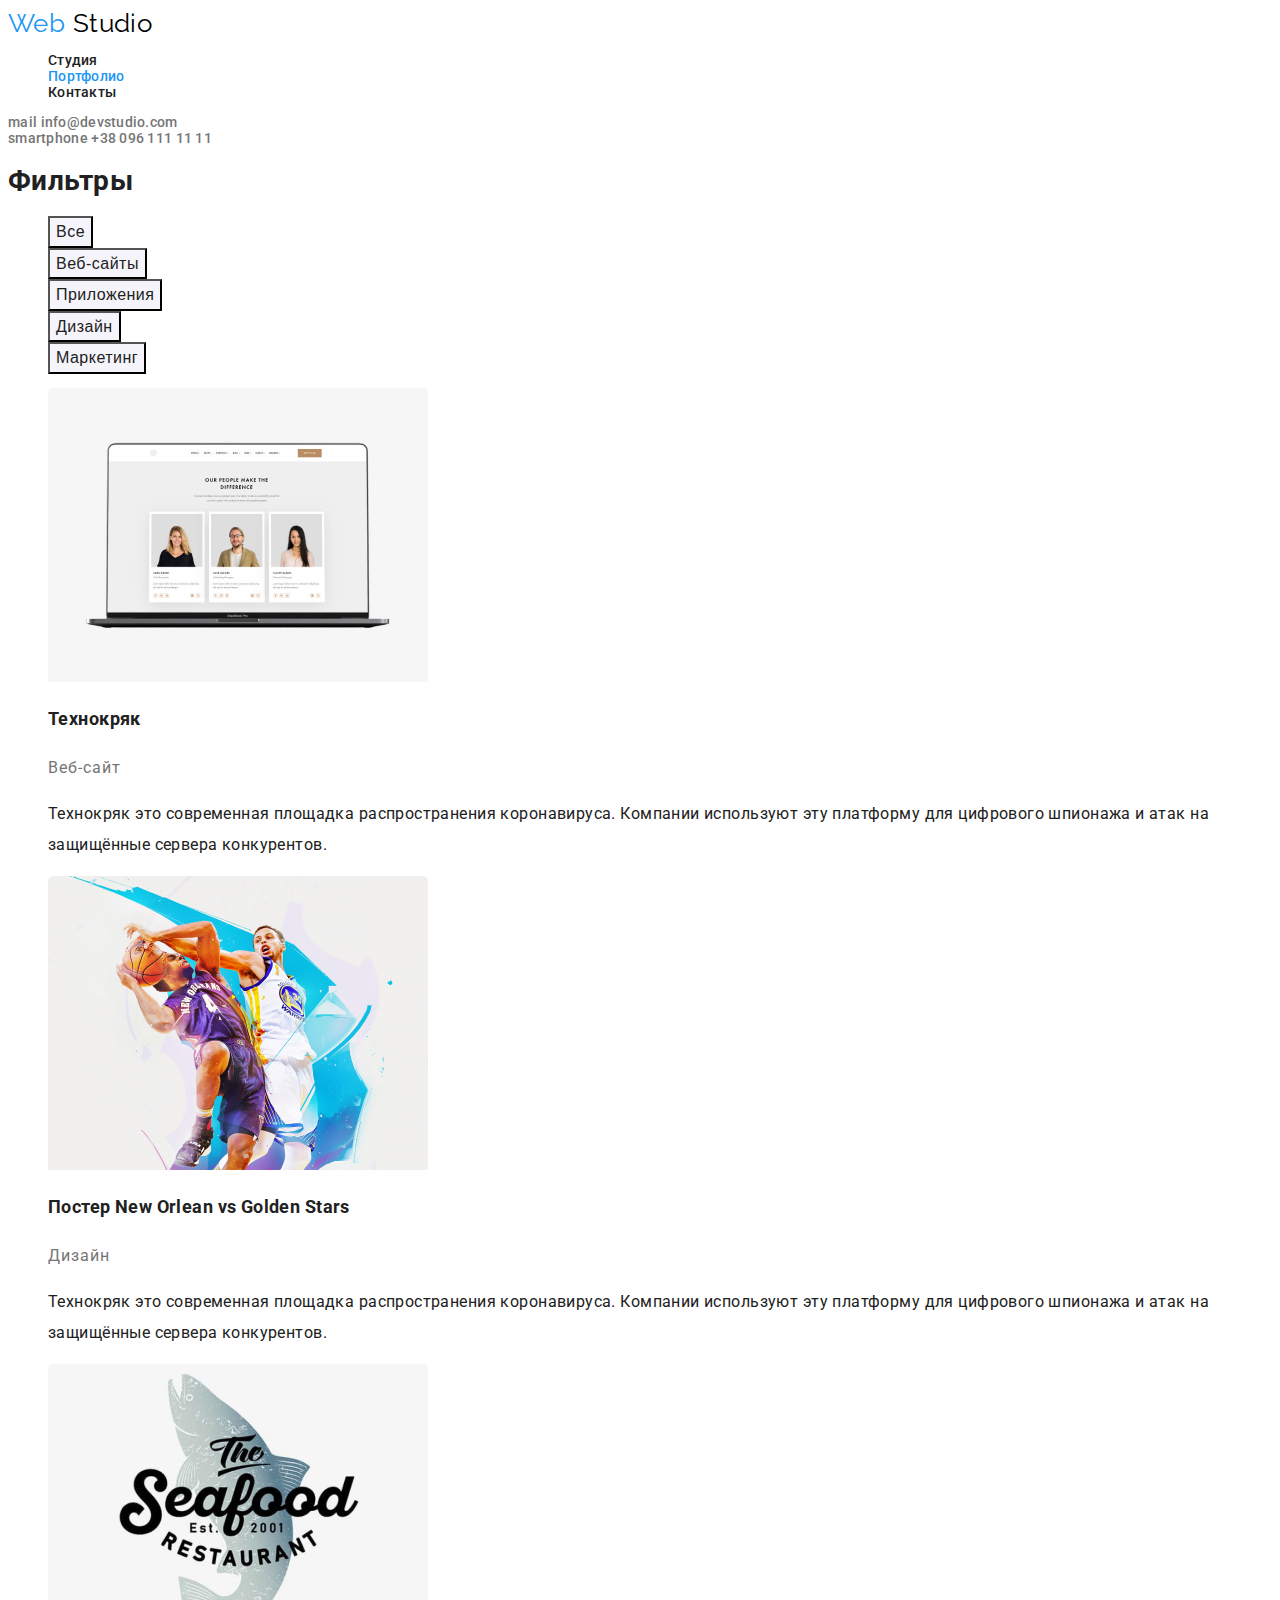
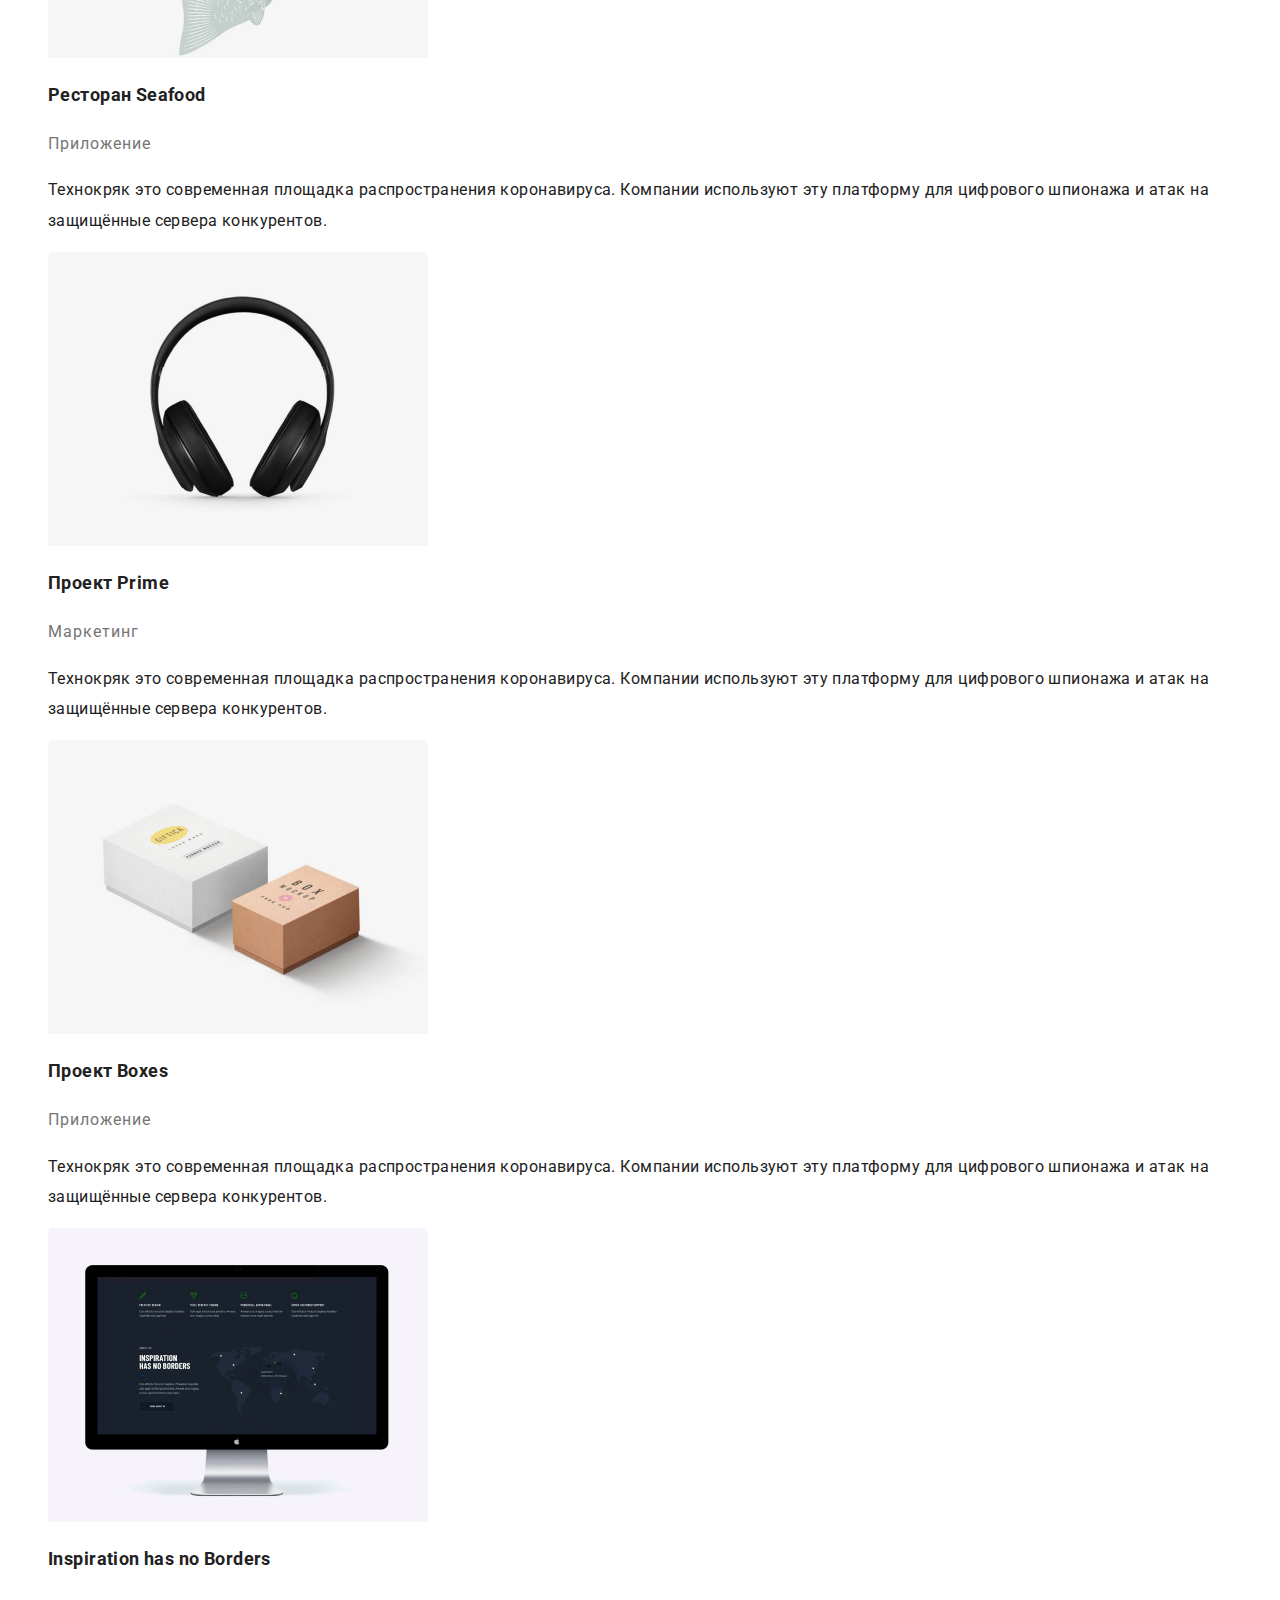
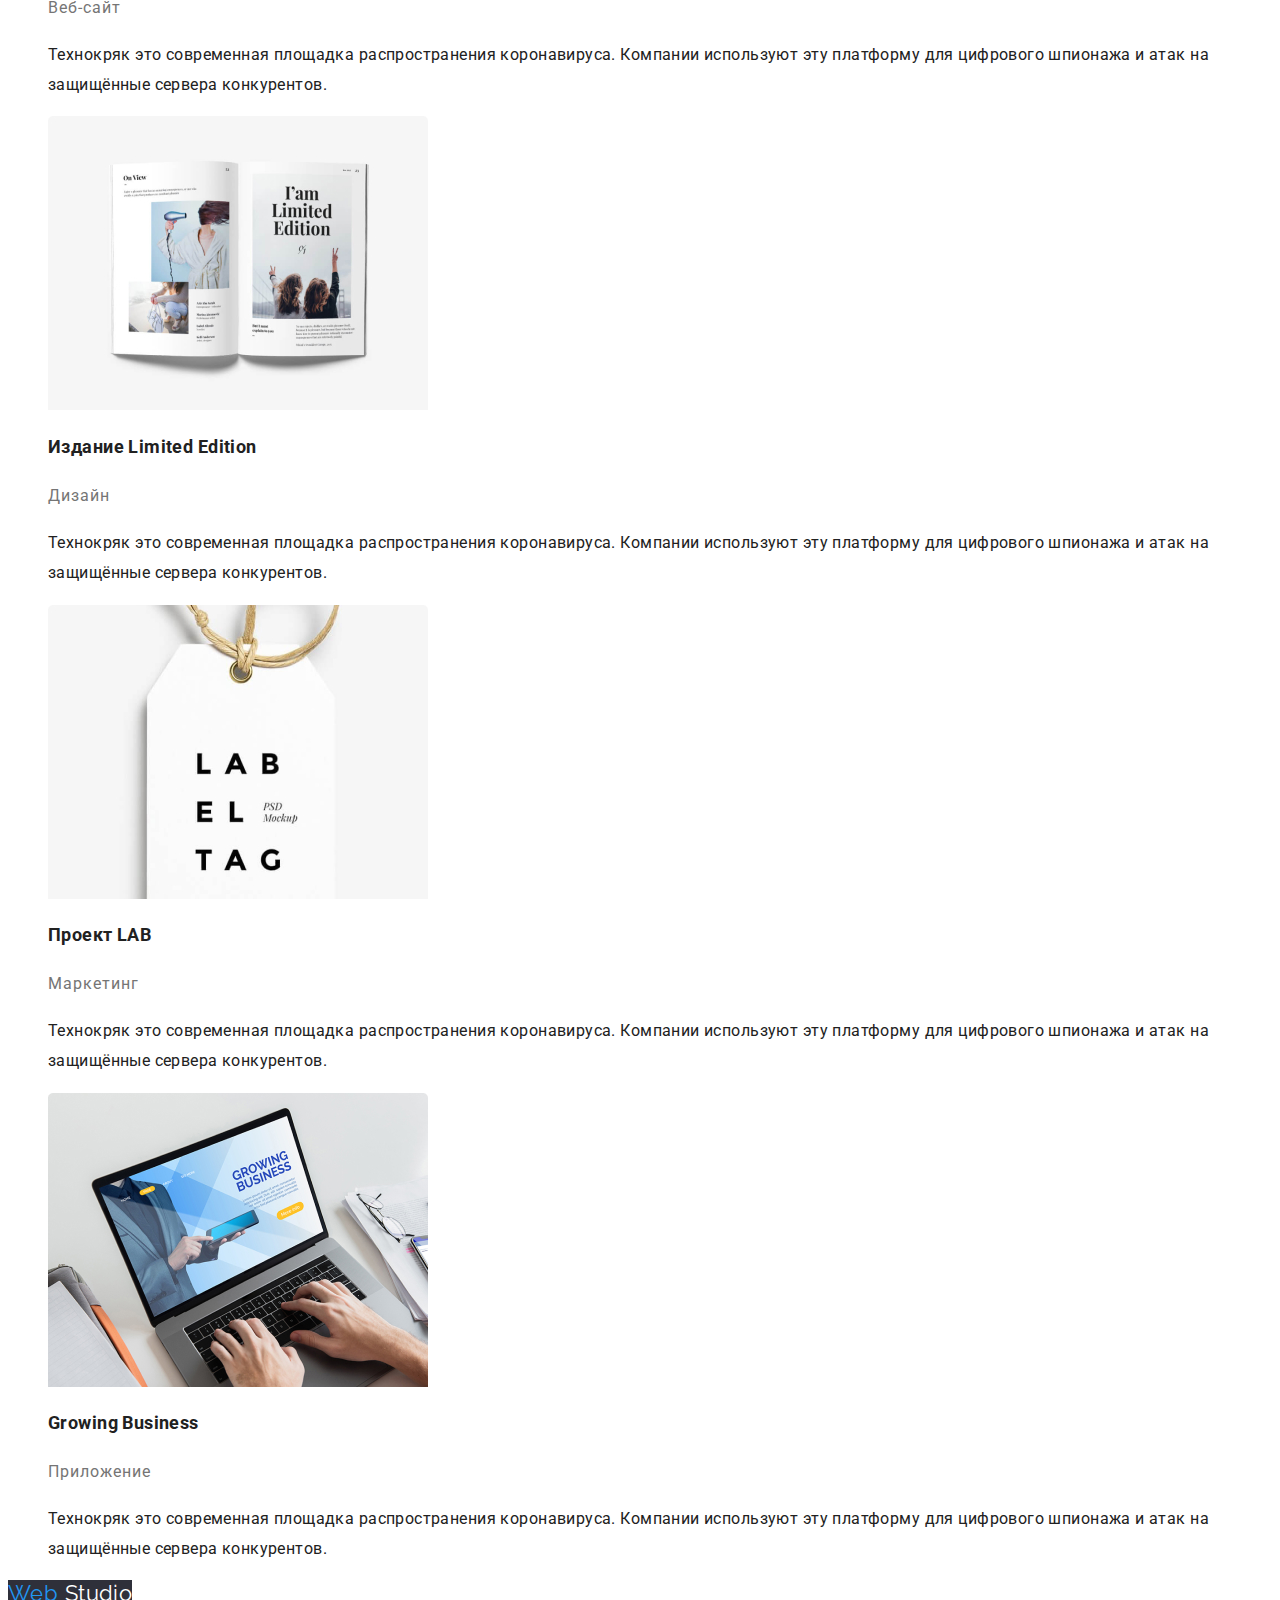
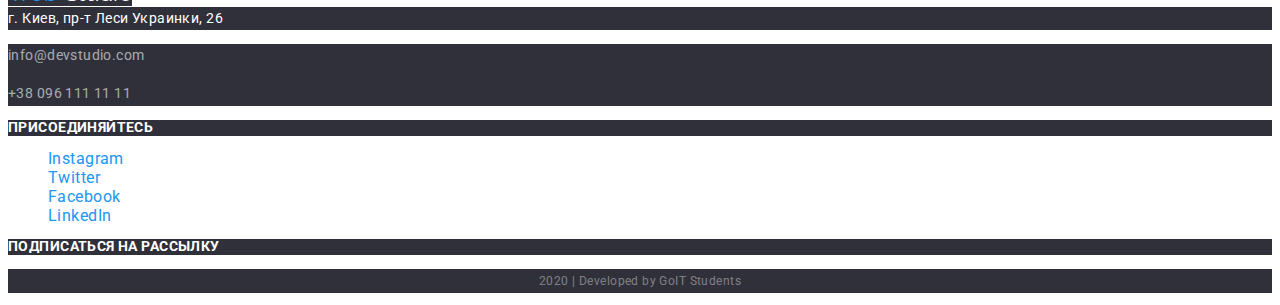
==== portfolio.html @ c9b5705c "Скопированы файлы из hw-02" ====
<!DOCTYPE html>
<html lang="ru">
  <head>
    <meta charset="UTF-8" />
    <meta name="viewport" content="width=device-width, initial-scale=1.0" />
    <title>Portfolio</title>
    <link
      href="https://fonts.googleapis.com/css2?family=Raleway:wght@700&family=Roboto:wght@400;500;700;900&display=swap"
      rel="stylesheet"
    />
    <link rel="stylesheet" href="./css/styles.css" />
  </head>

  <body>
    <!--Шапка сайта-->
    <header>
      <nav>
        <a href="./index.html" class="logo">
          <span class="web">Web</span>
          <span class="studio">Studio</span></a
        >
        <ul class="site-nav list">
          <li><a href="./index.html" class="link">Студия</a></li>
          <li><a href="./portfolio.html" class="link current">Портфолио</a></li>
          <li><a href="#" class="link">Контакты</a></li>
        </ul>
      </nav>

      <div>
        <a href="#" aria-label="Ссылка на почту" class="contacts link">mail</a>
        <a href="mailto:info@devstudio.com" class="contacts link"
          >info@devstudio.com</a
        >
      </div>
      <div>
        <a href="#" aria-label="Ссылка на телефон" class="contacts link"
          >smartphone</a
        >
        <a href="tel:+380961111111" class="contacts link">+38 096 111 11 11</a>
      </div>
    </header>
    <!--Основное-->
    <main>
      <!--Фильтры-->
      <section>
        <h1>Фильтры</h1>
        <ul class="list">
          <li><button type="button" class="filters current">Все</button></li>
          <li><button type="button" class="filters">Веб-сайты</button></li>
          <li><button type="button" class="filters">Приложения</button></li>
          <li><button type="button" class="filters">Дизайн</button></li>
          <li><button type="button" class="filters">Маркетинг</button></li>
        </ul>
        <!--Портфолио-->
        <ul class="list">
          <li>
            <a href="" class="port-links">
              <img
                src="./img/Portfolio/Технокряк.jpg"
                alt="Технокряк"
                width="380"
                height="294"
              />
              <h2 class="port-titles">Технокряк</h2>
              <p class="par-titles">Веб-сайт</p>
              <p class="filters-about">
                Технокряк это современная площадка распространения коронавируса.
                Компании используют эту платформу для цифрового шпионажа и атак
                на защищённые сервера конкурентов.
              </p>
            </a>
          </li>
          <li>
            <a href="" class="port-links">
              <img
                src="./img/Portfolio/Постер.jpg"
                alt="Постер"
                width="380"
                height="294"
              />
              <h2 class="port-titles">Постер New Orlean vs Golden Stars</h2>
              <p class="par-titles">Дизайн</p>
              <p class="filters-about">
                Технокряк это современная площадка распространения коронавируса.
                Компании используют эту платформу для цифрового шпионажа и атак
                на защищённые сервера конкурентов.
              </p>
            </a>
          </li>
          <li>
            <a href="" class="port-links">
              <img
                src="./img/Portfolio/Ресторан.jpg"
                alt="Лого"
                width="380"
                height="294"
              />
              <h2 class="port-titles">Ресторан Seafood</h2>
              <p class="par-titles">Приложение</p>
              <p class="filters-about">
                Технокряк это современная площадка распространения коронавируса.
                Компании используют эту платформу для цифрового шпионажа и атак
                на защищённые сервера конкурентов.
              </p>
            </a>
          </li>
          <li>
            <a href="" class="port-links">
              <img
                src="./img/Portfolio/Проект-Prime.jpg"
                alt="Наушники"
                width="380"
                height="294"
              />
              <h2 class="port-titles">Проект Prime</h2>
              <p class="par-titles">Маркетинг</p>
              <p class="filters-about">
                Технокряк это современная площадка распространения коронавируса.
                Компании используют эту платформу для цифрового шпионажа и атак
                на защищённые сервера конкурентов.
              </p>
            </a>
          </li>
          <li>
            <a href="" class="port-links">
              <img
                src="./img/Portfolio/Проект-Boxes.jpg"
                alt="Ящики"
                width="380"
                height="294"
              />
              <h2 class="port-titles">Проект Boxes</h2>
              <p class="par-titles">Приложение</p>
              <p class="filters-about">
                Технокряк это современная площадка распространения коронавируса.
                Компании используют эту платформу для цифрового шпионажа и атак
                на защищённые сервера конкурентов.
              </p>
            </a>
          </li>
          <li>
            <a href="" class="port-links">
              <img
                src="./img/Portfolio/Inspiration.jpg"
                alt="Вдохновение"
                width="380"
                height="294"
              />
              <h2 class="port-titles">Inspiration has no Borders</h2>
              <p class="par-titles">Веб-сайт</p>
              <p class="filters-about">
                Технокряк это современная площадка распространения коронавируса.
                Компании используют эту платформу для цифрового шпионажа и атак
                на защищённые сервера конкурентов.
              </p>
            </a>
          </li>
          <li>
            <a href="" class="port-links">
              <img
                src="./img/Portfolio/Издание.jpg"
                alt="Книга"
                width="380"
                height="294"
              />
              <h2 class="port-titles">Издание Limited Edition</h2>
              <p class="par-titles">Дизайн</p>
              <p class="filters-about">
                Технокряк это современная площадка распространения коронавируса.
                Компании используют эту платформу для цифрового шпионажа и атак
                на защищённые сервера конкурентов.
              </p>
            </a>
          </li>
          <li>
            <a href="" class="port-links">
              <img
                src="./img/Portfolio/Проект-LAB.jpg"
                alt="Лого"
                width="380"
                height="294"
              />
              <h2 class="port-titles">Проект LAB</h2>
              <p class="par-titles">Маркетинг</p>
              <p class="filters-about">
                Технокряк это современная площадка распространения коронавируса.
                Компании используют эту платформу для цифрового шпионажа и атак
                на защищённые сервера конкурентов.
              </p>
            </a>
          </li>
          <li>
            <a href="" class="port-links">
              <img
                src="./img/Portfolio/Growing.jpg"
                alt="Лого"
                width="380"
                height="294"
              />
              <h2 class="port-titles">Growing Business</h2>
              <p class="par-titles">Приложение</p>
              <p class="filters-about">
                Технокряк это современная площадка распространения коронавируса.
                Компании используют эту платформу для цифрового шпионажа и атак
                на защищённые сервера конкурентов.
              </p>
            </a>
          </li>
        </ul>
      </section>
    </main>

    <!--Футер-->
    <footer>
      <a href="./index.html" class="logo-footer">
        <span class="web-footer">Web</span>
        <span class="studio-footer">Studio</span>
      </a>
      <address class="address">
        г. Киев, пр-т Леси Украинки, 26
      </address>
      <div class="footer-contacts">
        <p>info@devstudio.com</p>
        <p>+38 096 111 11 11</p>
      </div>
      <p class="join">присоединяйтесь</p>
      <ul class="list">
        <li>
          <a href="#" aria-label="Ссылка на Интстаграм" class="footer-links"
            >Instagram</a
          >
        </li>
        <li>
          <a href="#" aria-label="Ссылка на Твиттер" class="footer-links"
            >Twitter</a
          >
        </li>
        <li>
          <a href="#" aria-label="Ссылка на Фейсбук" class="footer-links"
            >Facebook</a
          >
        </li>
        <li>
          <a href="#" aria-label="Ссылка на ЛинкедИн" class="footer-links"
            >LinkedIn</a
          >
        </li>
      </ul>
      <p class="join">подписаться на рассылку</p>

      <p class="developers">2020 | Developed by GoIT Students</p>
    </footer>
  </body>
</html>
---- css/styles.css ----
/* цвет основного текста  #212121 */
/* цвет текста логотипа #000000 */
/* вторичный цвет текста #757575 */
/* белый #FFFFFF */
/* акцент #2196F3 */
/* цвет текста в адресе rgba(255, 255, 255, 0.6); */
/* цвет текста в организаторы rgba(255, 255, 255, 0.4); */
/* вторичный цвет фона #F5F4FA */
/* цвет фона в футере #2F303A */

:root {
  --primary-white-color: #ffffff;
  --primary-text-color: #212121;
  --secondary-text-color: #757575;
  --accent-color: #2196f3;
}

body {
  background-color: var(--primary-white-color);
  color: var(--primary-text-color);

  font-family: Roboto, sans-serif;
  font-size: 14px;
  line-height: 1.14;
  letter-spacing: 0.03em;
}

.list {
  list-style: none;
}

/* logo */

.logo {
  font-family: Raleway, sans-serif;
  font-size: 26px;
  line-height: 1.19;
  text-decoration: none;
}

.web {
  color: var(--accent-color);
}

.studio {
  color: #000000;
}

/* Site nav */

.site-nav .link {
  color: var(--primary-text-color);

  font-weight: 500;
  text-decoration: none;
  letter-spacing: 0.02em;
}
.site-nav .link.current {
  color: var(--accent-color);
}

.site-nav .link:hover,
.site-nav .link:focus {
  color: var(--accent-color);
}

.contacts {
  color: var(--secondary-text-color);

  font-weight: 500;
  text-decoration: none;
  letter-spacing: 0.02em;
}

.contacts:hover,
.contacts:focus {
  color: var(--accent-color);
}

/* Hero */

.hero-title {
  color: var(--primary-white-color);

  font-weight: 900;
  font-size: 44px;
  line-height: 1.4;
  text-align: center;
  text-transform: uppercase;
  background-color: #2f303a;
  letter-spacing: 0.06em;
}

/* Section */

.section-title {
  color: var(--primary-text-color);

  font-weight: 700;
  font-size: 36px;
  line-height: 1.16;
  text-align: center;
}

/* Features */

.features-title {
  color: var(--primary-text-color);

  font-weight: 700;
  font-size: 14px;
  line-height: 1.14;
  text-transform: uppercase;
}

.features-desc {
  color: var(--secondary-text-color);

  font-weight: 400;
  line-height: 1.7;
}

.features-icons {
  color: var(--secondary-text-color);

  font-weight: 500;
  text-decoration: none;
}

.features-icons:hover,
.features-icons:focus {
  color: var(--accent-color);
}

/* Works */

.works-title {
  color: var(--primary-white-color);
  background-color: #2f303a;

  font-weight: 700;
  font-size: 14px;
  line-height: 1.14;
  text-align: center;
  text-transform: uppercase;
}

/* Our Team */

.team-title {
  color: var(--primary-text-color);

  font-weight: 500;
  font-size: 16px;
  line-height: 1.18;
}

.team-desc {
  color: var(--secondary-text-color);

  font-weight: 400;
  font-size: 16px;
  line-height: 1.18;
}

.team-links {
  color: var(--accent-color);

  font-weight: 400;
  font-size: 16px;
  line-height: 1.18;
  text-decoration: none;
}

/* Clients */

.clients {
  color: var(--secondary-text-color);

  font-weight: 400;
  font-size: 16px;
  line-height: 1.18;
  text-decoration: none;
}

/* Footer */

.logo-footer {
  font-family: Raleway, sans-serif;
  font-size: 22px;
  line-height: 1.18;
  text-decoration: none;
  background-color: #2f303a;
}

.web-footer {
  color: var(--accent-color);
}

.studio-footer {
  color: var(--primary-white-color);
}

.address {
  color: var(--primary-white-color);
  background-color: #2f303a;

  font-style: normal;
  font-weight: 400;
  line-height: 1.7;
}

.footer-contacts {
  color: rgba(255, 255, 255, 0.6);
  background-color: #2f303a;

  font-weight: 400;
  line-height: 1.7;
  background-color: #2f303a;
}

.join {
  color: var(--primary-white-color);
  background-color: #2f303a;

  font-weight: bold;
  text-transform: uppercase;
}

.footer-links {
  color: var(--accent-color);

  font-weight: 400;
  font-size: 16px;
  line-height: 1.18;
  text-decoration: none;
}

.developers {
  color: rgba(255, 255, 255, 0.4);
  background-color: #2f303a;

  font-weight: 400;
  font-size: 12px;
  line-height: 2;
  text-align: center;
}
/* Button */

.button {
  color: var(--primary-white-color);
  background-color: var(--accent-color);

  font-weight: 700;
  font-size: 16px;
  line-height: 1.9;
  text-decoration: none;
  letter-spacing: 0.06em;
}
}

/* Portfolio */

button {
  font-family: inherit;
}

.filters {
  color: var(--primary-text-color);
  background: #f5f4fa;

  font-weight: 500;
  font-size: 16px;
  line-height: 1.6;
  text-align: center;
  letter-spacing: 0.03em;
}

.filters:hover,
.filters:focus {
  color: var(--primary-white-color);
  background: var(--accent-color);
}

.port-links {
  text-decoration: none;
}

.port-titles {
  color: var(--primary-text-color);

  font-weight: bold;
  font-size: 18px;
  line-height: 2;
}

.par-titles {
  color: var(--secondary-text-color);

  font-weight: 400;
  font-size: 16px;
  line-height: 1.9;
  letter-spacing: 0.06em;
}

.filters-about {
  color: var(--primary-text-color);

  font-weight: 400;
  font-size: 16px;
  line-height: 1.9;
}
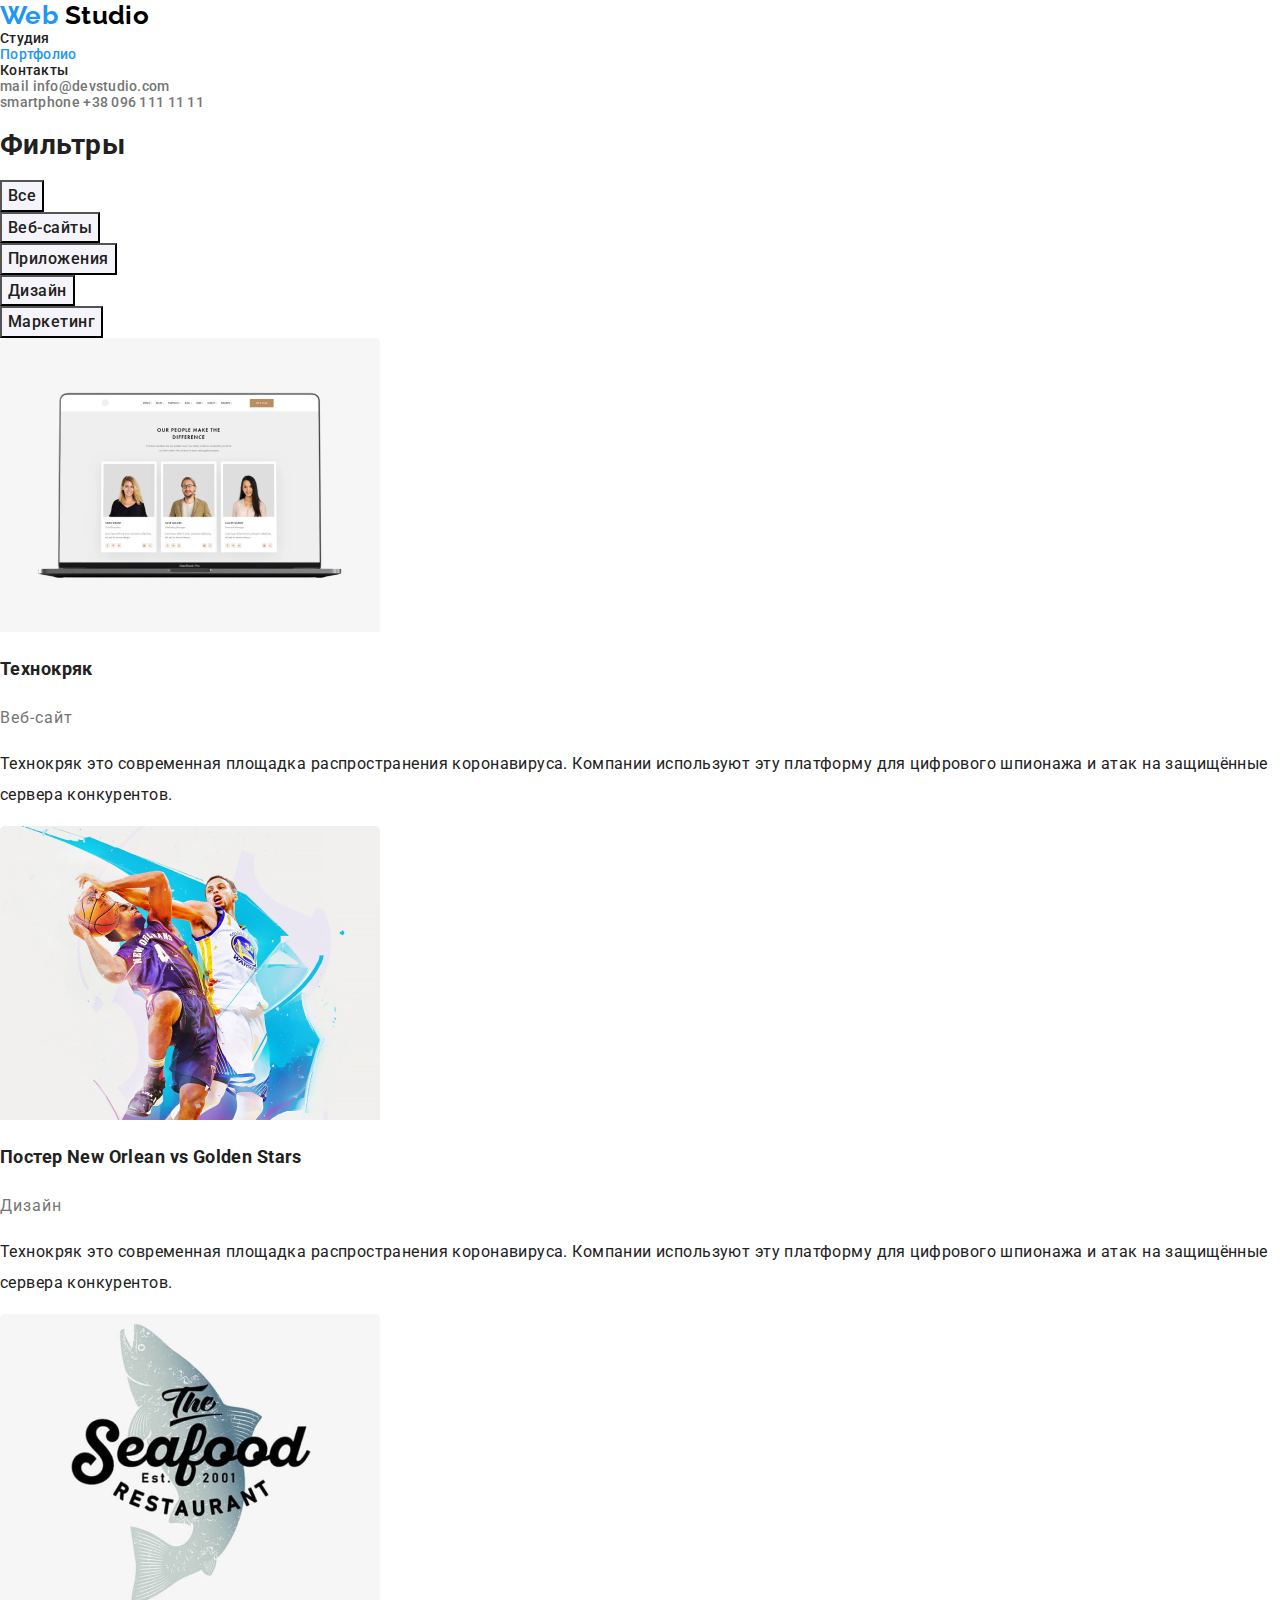
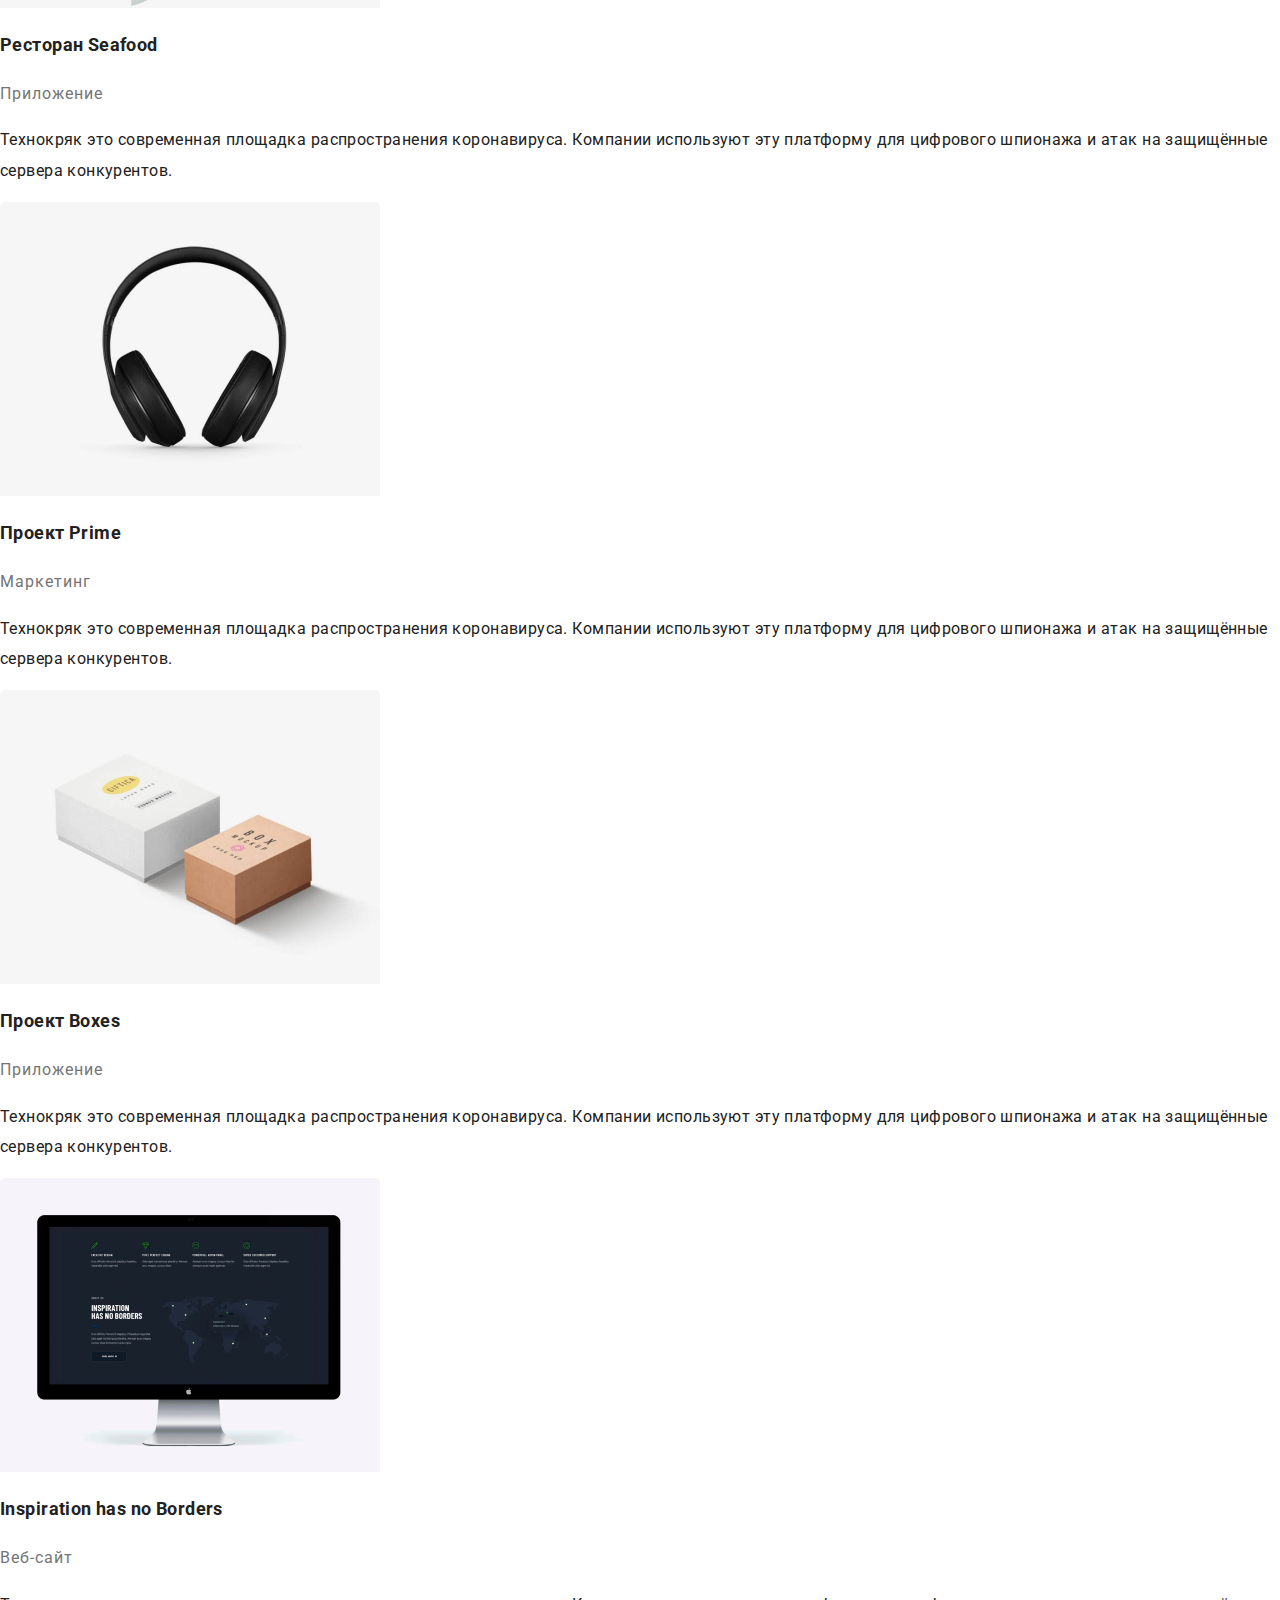
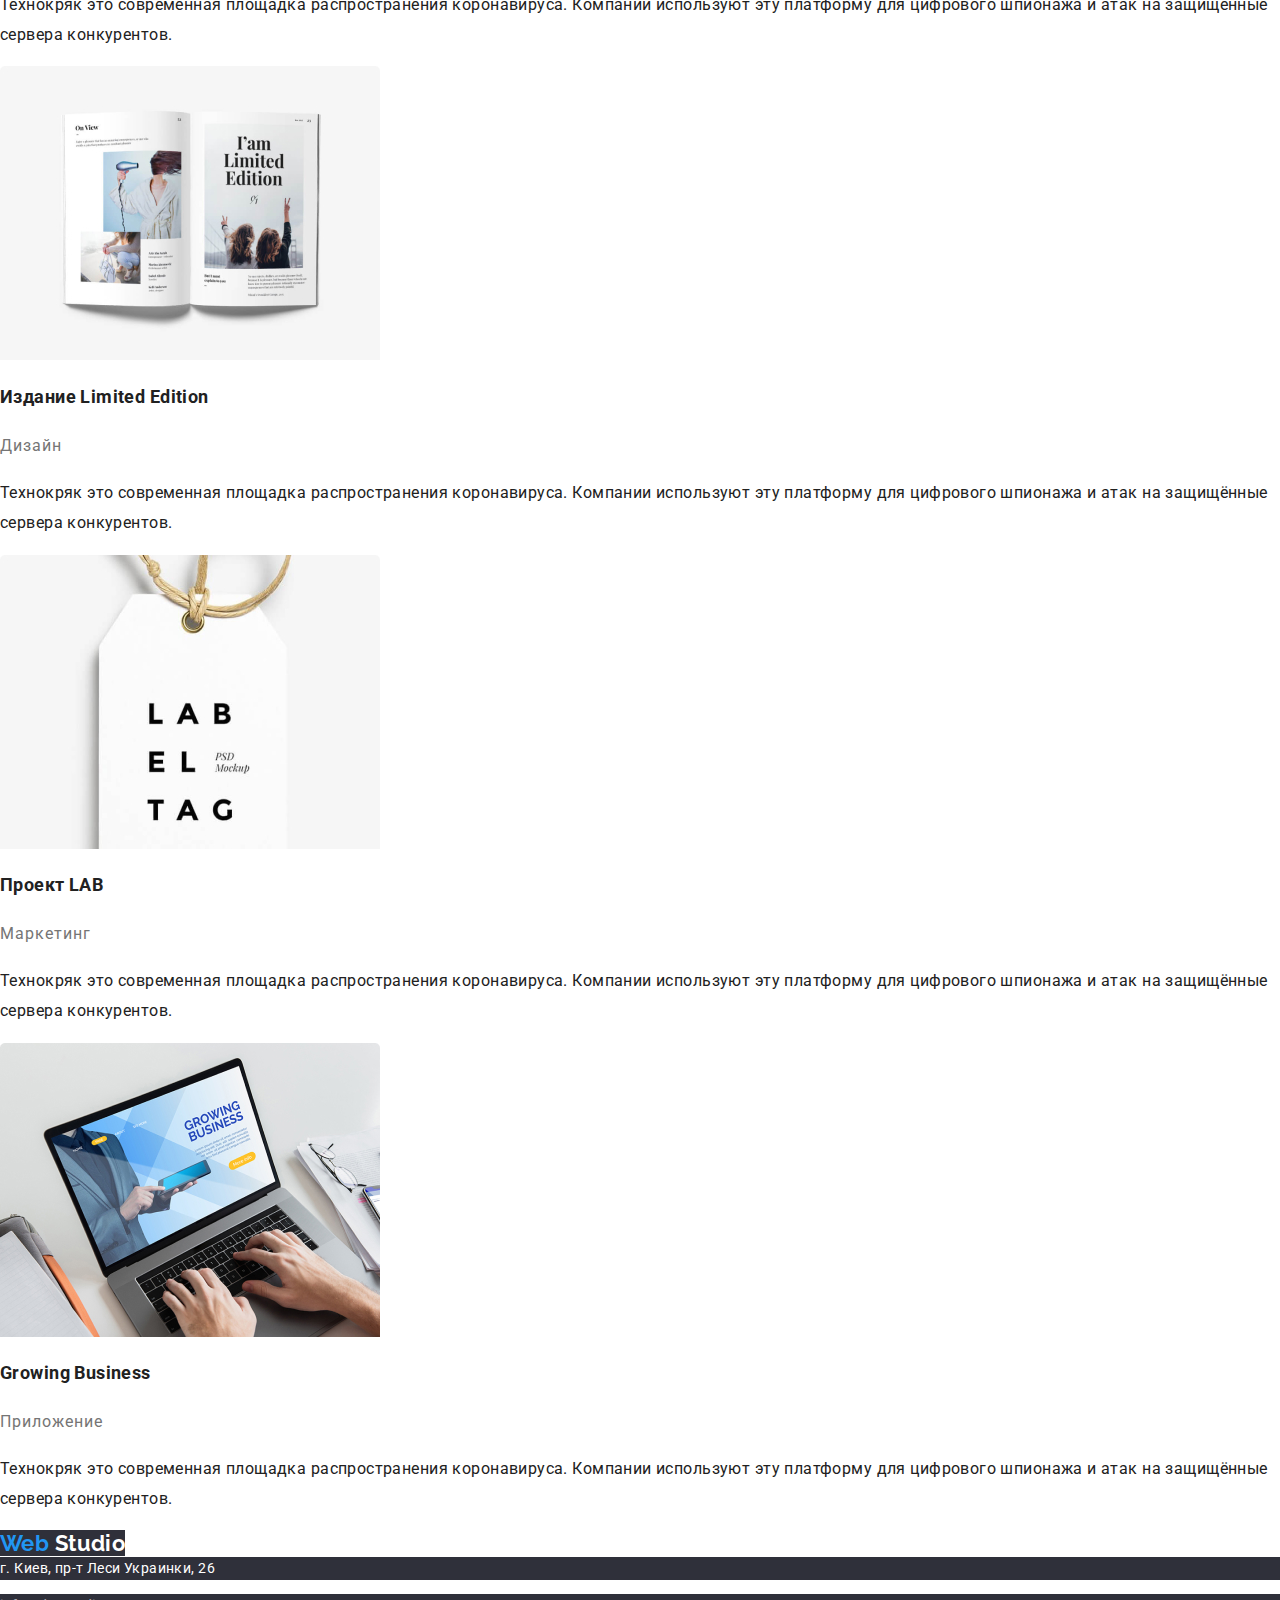
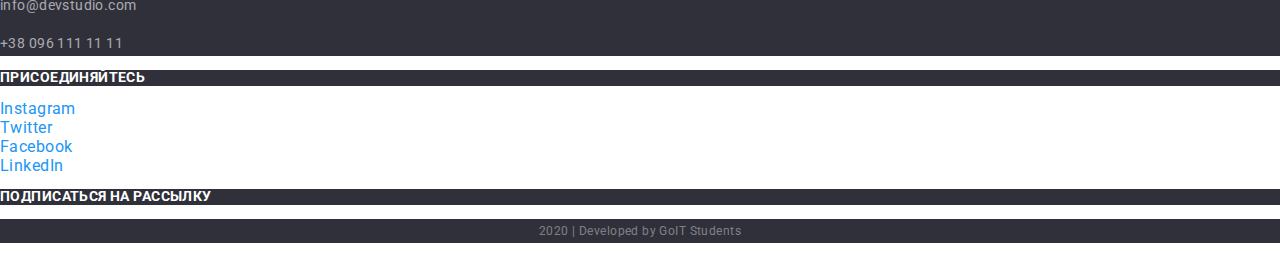
==== commit 827f72da: "обнулил margin &padding в списках и герое" ====
--- a/portfolio.html
+++ b/portfolio.html
@@ -7,6 +7,10 @@
     <link
       href="https://fonts.googleapis.com/css2?family=Raleway:wght@700&family=Roboto:wght@400;500;700;900&display=swap"
       rel="stylesheet"
+    />
+    <link
+      rel="stylesheet"
+      href="https://cdnjs.cloudflare.com/ajax/libs/modern-normalize/0.6.0/modern-normalize.min.css"
     />
     <link rel="stylesheet" href="./css/styles.css" />
   </head>
--- a/css/styles.css
+++ b/css/styles.css
@@ -20,12 +20,15 @@
   color: var(--primary-text-color);
 
   font-family: Roboto, sans-serif;
+  font-weight: 400;
   font-size: 14px;
   line-height: 1.14;
   letter-spacing: 0.03em;
 }
 
 .list {
+  padding: 0;
+  margin: 0;
   list-style: none;
 }
 
@@ -33,6 +36,7 @@
 
 .logo {
   font-family: Raleway, sans-serif;
+  font-weight: 700;
   font-size: 26px;
   line-height: 1.19;
   text-decoration: none;
@@ -79,15 +83,21 @@
 
 /* Hero */
 
+.hero {
+  text-align: center;
+  background-color: #2f303a;
+}
+
 .hero-title {
+  margin-top: 0;
+  margin-bottom: 46px;
   color: var(--primary-white-color);
 
   font-weight: 900;
   font-size: 44px;
   line-height: 1.4;
-  text-align: center;
+  
   text-transform: uppercase;
-  background-color: #2f303a;
   letter-spacing: 0.06em;
 }
 
@@ -116,7 +126,6 @@
 .features-desc {
   color: var(--secondary-text-color);
 
-  font-weight: 400;
   line-height: 1.7;
 }
 
@@ -158,7 +167,6 @@
 .team-desc {
   color: var(--secondary-text-color);
 
-  font-weight: 400;
   font-size: 16px;
   line-height: 1.18;
 }
@@ -166,7 +174,6 @@
 .team-links {
   color: var(--accent-color);
 
-  font-weight: 400;
   font-size: 16px;
   line-height: 1.18;
   text-decoration: none;
@@ -177,7 +184,6 @@
 .clients {
   color: var(--secondary-text-color);
 
-  font-weight: 400;
   font-size: 16px;
   line-height: 1.18;
   text-decoration: none;
@@ -187,6 +193,7 @@
 
 .logo-footer {
   font-family: Raleway, sans-serif;
+  font-weight: 700;
   font-size: 22px;
   line-height: 1.18;
   text-decoration: none;
@@ -214,7 +221,6 @@
   color: rgba(255, 255, 255, 0.6);
   background-color: #2f303a;
 
-  font-weight: 400;
   line-height: 1.7;
   background-color: #2f303a;
 }
@@ -223,14 +229,13 @@
   color: var(--primary-white-color);
   background-color: #2f303a;
 
-  font-weight: bold;
+  font-weight: 700;
   text-transform: uppercase;
 }
 
 .footer-links {
   color: var(--accent-color);
 
-  font-weight: 400;
   font-size: 16px;
   line-height: 1.18;
   text-decoration: none;
@@ -240,7 +245,6 @@
   color: rgba(255, 255, 255, 0.4);
   background-color: #2f303a;
 
-  font-weight: 400;
   font-size: 12px;
   line-height: 2;
   text-align: center;
@@ -289,7 +293,7 @@
 .port-titles {
   color: var(--primary-text-color);
 
-  font-weight: bold;
+  font-weight: 700;
   font-size: 18px;
   line-height: 2;
 }
@@ -297,7 +301,6 @@
 .par-titles {
   color: var(--secondary-text-color);
 
-  font-weight: 400;
   font-size: 16px;
   line-height: 1.9;
   letter-spacing: 0.06em;
@@ -306,7 +309,6 @@
 .filters-about {
   color: var(--primary-text-color);
 
-  font-weight: 400;
   font-size: 16px;
   line-height: 1.9;
 }
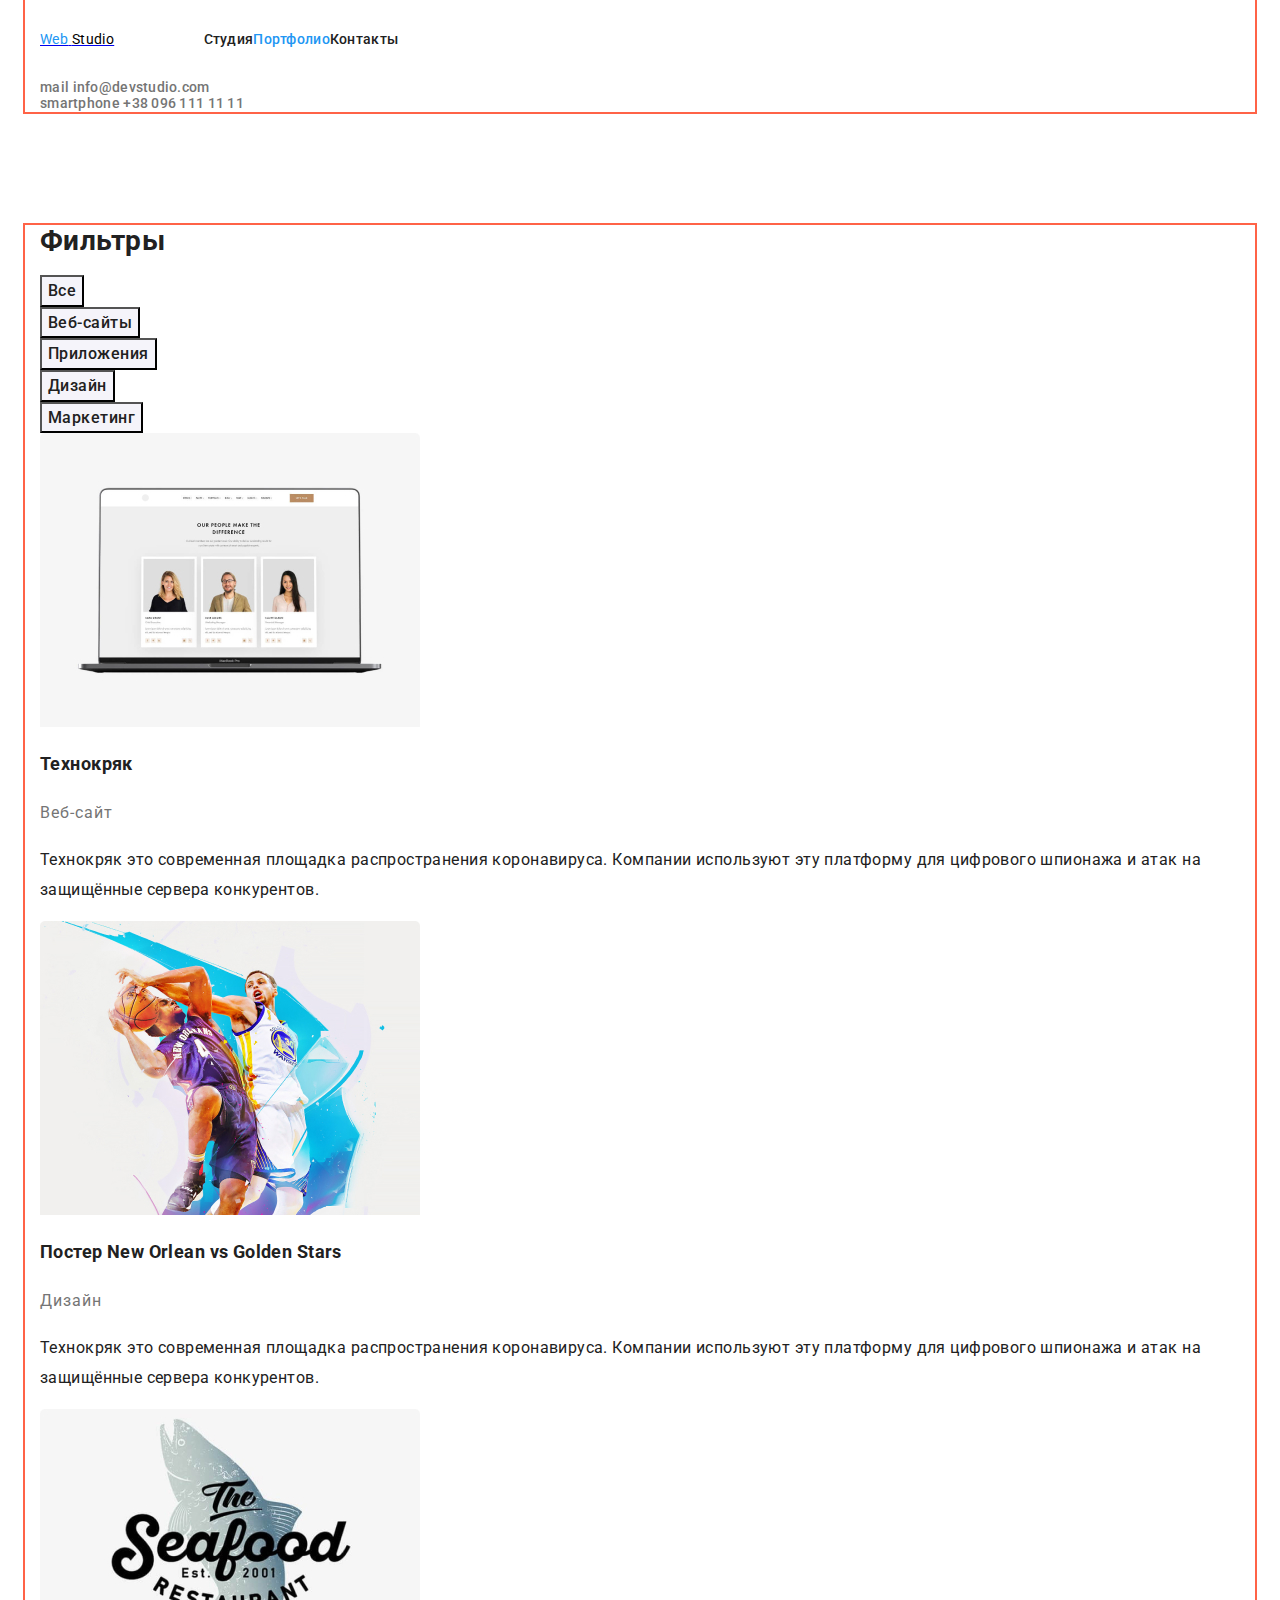
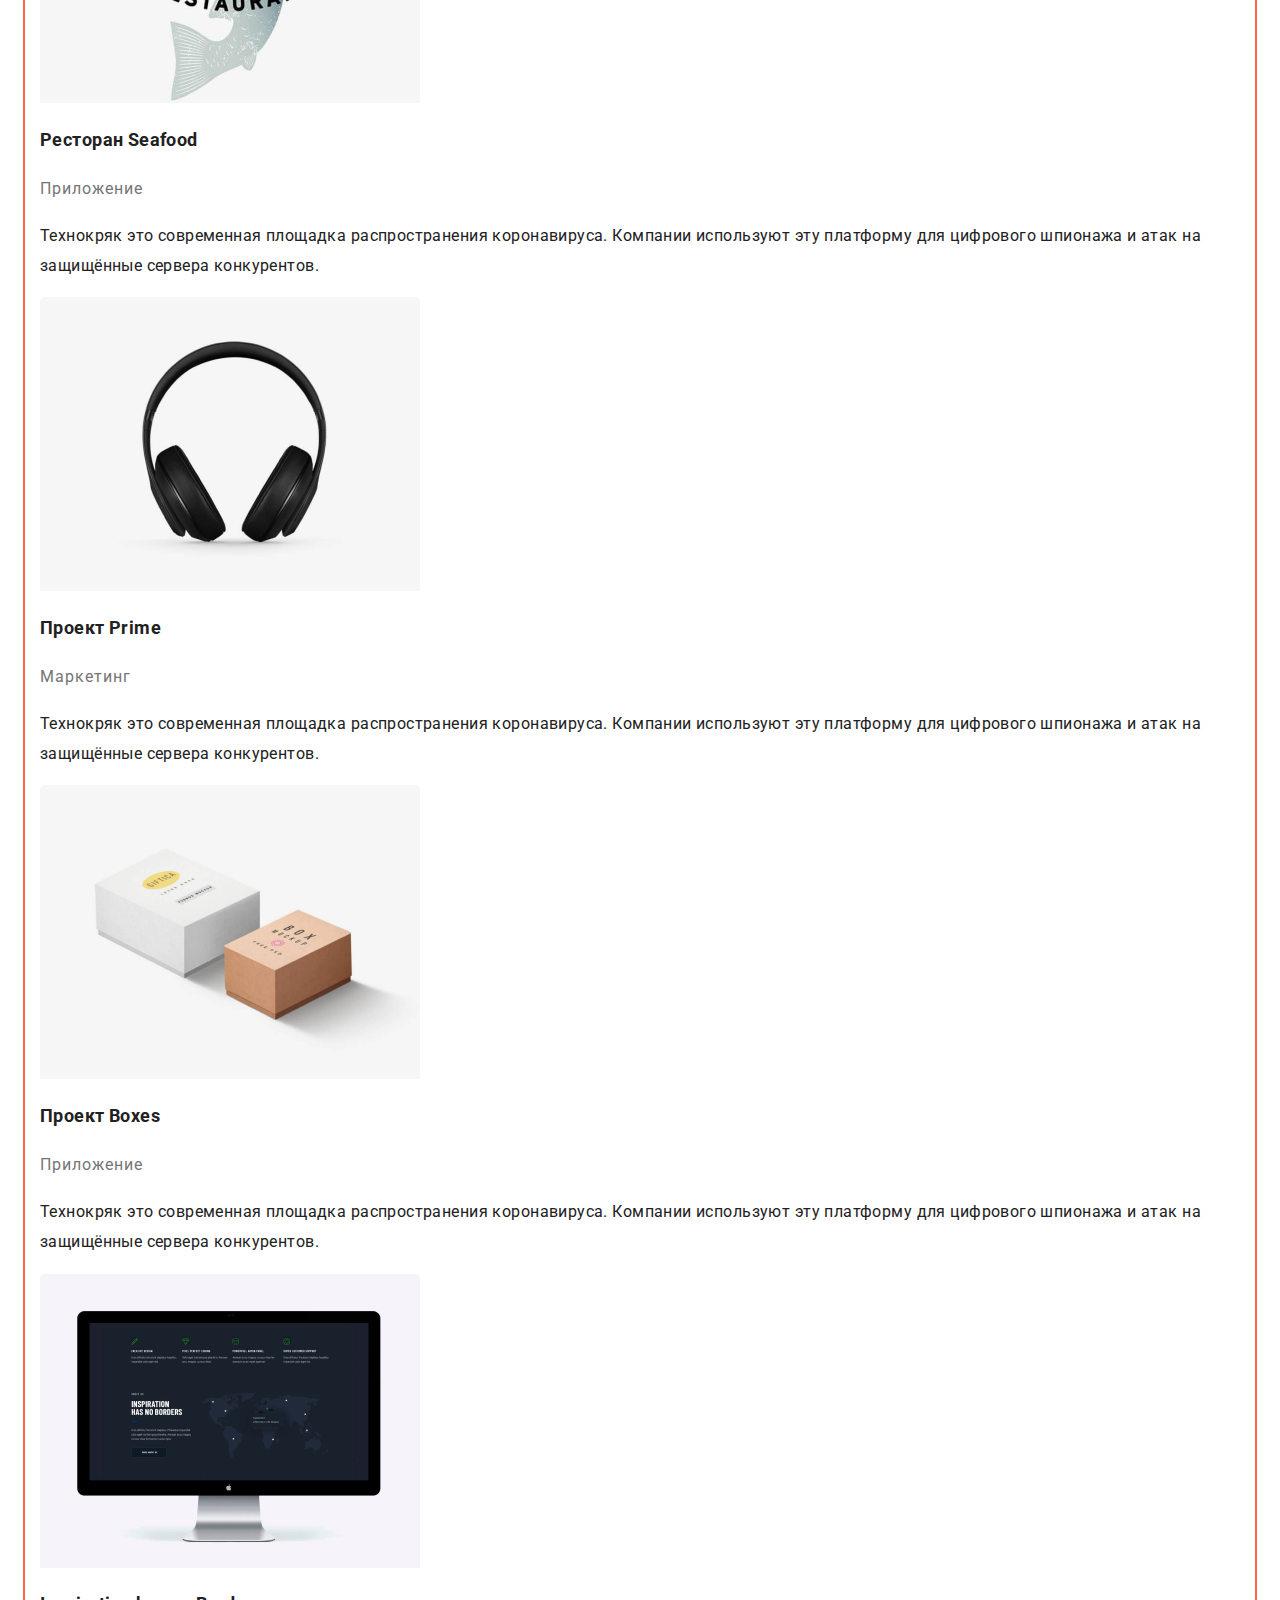
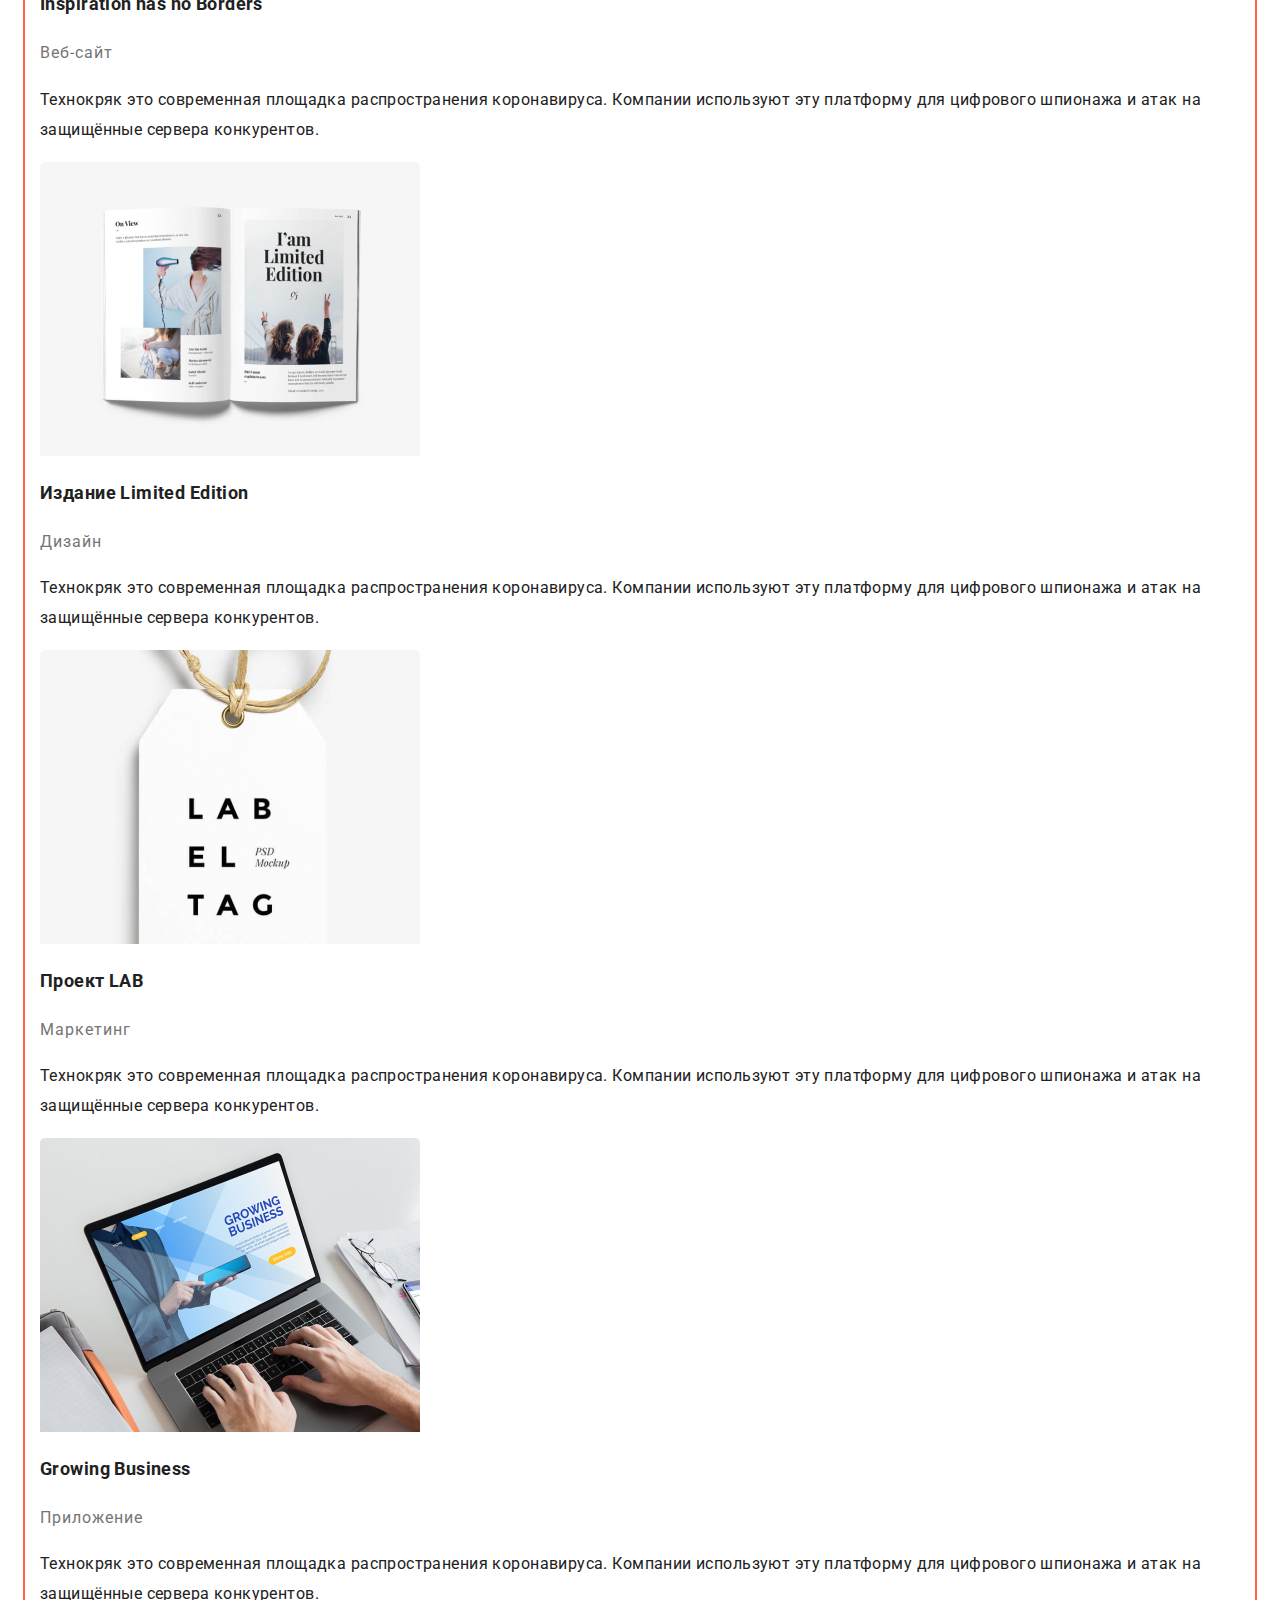
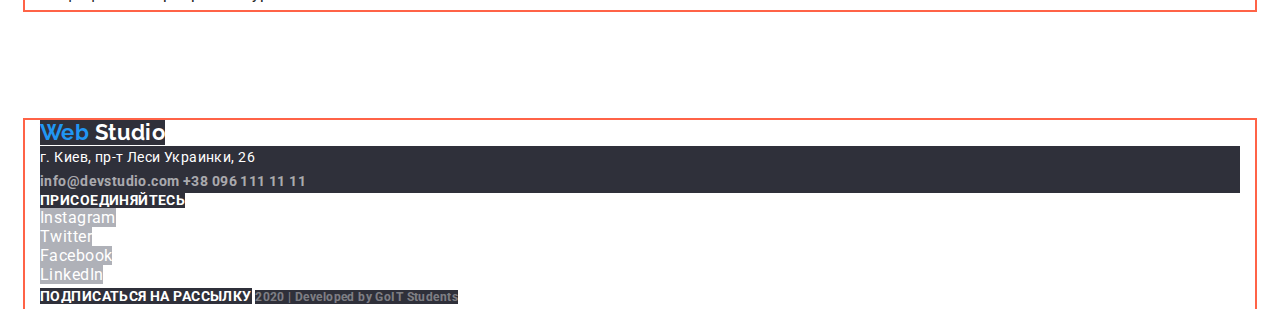
==== commit d9df3e91: "Добавил стили позиционирования" ====
--- a/portfolio.html
+++ b/portfolio.html
@@ -17,242 +17,253 @@
 
   <body>
     <!--Шапка сайта-->
-    <header>
-      <nav>
-        <a href="./index.html" class="logo">
-          <span class="web">Web</span>
-          <span class="studio">Studio</span></a
-        >
-        <ul class="site-nav list">
-          <li><a href="./index.html" class="link">Студия</a></li>
-          <li><a href="./portfolio.html" class="link current">Портфолио</a></li>
-          <li><a href="#" class="link">Контакты</a></li>
-        </ul>
-      </nav>
-
-      <div>
-        <a href="#" aria-label="Ссылка на почту" class="contacts link">mail</a>
-        <a href="mailto:info@devstudio.com" class="contacts link"
-          >info@devstudio.com</a
-        >
-      </div>
-      <div>
-        <a href="#" aria-label="Ссылка на телефон" class="contacts link"
-          >smartphone</a
-        >
-        <a href="tel:+380961111111" class="contacts link">+38 096 111 11 11</a>
+    <header class="page-header">
+      <div class="container">
+        <nav>
+          <a href="./index.html" class="logo">
+            <span class="web">Web</span> <span class="studio">Studio</span></a
+          >
+          <ul class="site-nav list">
+            <li><a href="./index.html" class="link">Студия</a></li>
+            <li>
+              <a href="./portfolio.html" class="link current">Портфолио</a>
+            </li>
+            <li><a href="#" class="link">Контакты</a></li>
+          </ul>
+        </nav>
+
+        <div>
+          <a href="#" aria-label="Ссылка на почту" class="contacts link"
+            >mail</a
+          >
+          <a href="mailto:info@devstudio.com" class="contacts link"
+            >info@devstudio.com</a
+          >
+        </div>
+        <div>
+          <a href="#" aria-label="Ссылка на телефон" class="contacts link"
+            >smartphone</a
+          >
+          <a href="tel:+380961111111" class="contacts link"
+            >+38 096 111 11 11</a
+          >
+        </div>
       </div>
     </header>
     <!--Основное-->
     <main>
       <!--Фильтры-->
-      <section>
-        <h1>Фильтры</h1>
-        <ul class="list">
-          <li><button type="button" class="filters current">Все</button></li>
-          <li><button type="button" class="filters">Веб-сайты</button></li>
-          <li><button type="button" class="filters">Приложения</button></li>
-          <li><button type="button" class="filters">Дизайн</button></li>
-          <li><button type="button" class="filters">Маркетинг</button></li>
-        </ul>
-        <!--Портфолио-->
-        <ul class="list">
-          <li>
-            <a href="" class="port-links">
-              <img
-                src="./img/Portfolio/Технокряк.jpg"
-                alt="Технокряк"
-                width="380"
-                height="294"
-              />
-              <h2 class="port-titles">Технокряк</h2>
-              <p class="par-titles">Веб-сайт</p>
-              <p class="filters-about">
-                Технокряк это современная площадка распространения коронавируса.
-                Компании используют эту платформу для цифрового шпионажа и атак
-                на защищённые сервера конкурентов.
-              </p>
-            </a>
-          </li>
-          <li>
-            <a href="" class="port-links">
-              <img
-                src="./img/Portfolio/Постер.jpg"
-                alt="Постер"
-                width="380"
-                height="294"
-              />
-              <h2 class="port-titles">Постер New Orlean vs Golden Stars</h2>
-              <p class="par-titles">Дизайн</p>
-              <p class="filters-about">
-                Технокряк это современная площадка распространения коронавируса.
-                Компании используют эту платформу для цифрового шпионажа и атак
-                на защищённые сервера конкурентов.
-              </p>
-            </a>
-          </li>
-          <li>
-            <a href="" class="port-links">
-              <img
-                src="./img/Portfolio/Ресторан.jpg"
-                alt="Лого"
-                width="380"
-                height="294"
-              />
-              <h2 class="port-titles">Ресторан Seafood</h2>
-              <p class="par-titles">Приложение</p>
-              <p class="filters-about">
-                Технокряк это современная площадка распространения коронавируса.
-                Компании используют эту платформу для цифрового шпионажа и атак
-                на защищённые сервера конкурентов.
-              </p>
-            </a>
-          </li>
-          <li>
-            <a href="" class="port-links">
-              <img
-                src="./img/Portfolio/Проект-Prime.jpg"
-                alt="Наушники"
-                width="380"
-                height="294"
-              />
-              <h2 class="port-titles">Проект Prime</h2>
-              <p class="par-titles">Маркетинг</p>
-              <p class="filters-about">
-                Технокряк это современная площадка распространения коронавируса.
-                Компании используют эту платформу для цифрового шпионажа и атак
-                на защищённые сервера конкурентов.
-              </p>
-            </a>
-          </li>
-          <li>
-            <a href="" class="port-links">
-              <img
-                src="./img/Portfolio/Проект-Boxes.jpg"
-                alt="Ящики"
-                width="380"
-                height="294"
-              />
-              <h2 class="port-titles">Проект Boxes</h2>
-              <p class="par-titles">Приложение</p>
-              <p class="filters-about">
-                Технокряк это современная площадка распространения коронавируса.
-                Компании используют эту платформу для цифрового шпионажа и атак
-                на защищённые сервера конкурентов.
-              </p>
-            </a>
-          </li>
-          <li>
-            <a href="" class="port-links">
-              <img
-                src="./img/Portfolio/Inspiration.jpg"
-                alt="Вдохновение"
-                width="380"
-                height="294"
-              />
-              <h2 class="port-titles">Inspiration has no Borders</h2>
-              <p class="par-titles">Веб-сайт</p>
-              <p class="filters-about">
-                Технокряк это современная площадка распространения коронавируса.
-                Компании используют эту платформу для цифрового шпионажа и атак
-                на защищённые сервера конкурентов.
-              </p>
-            </a>
-          </li>
-          <li>
-            <a href="" class="port-links">
-              <img
-                src="./img/Portfolio/Издание.jpg"
-                alt="Книга"
-                width="380"
-                height="294"
-              />
-              <h2 class="port-titles">Издание Limited Edition</h2>
-              <p class="par-titles">Дизайн</p>
-              <p class="filters-about">
-                Технокряк это современная площадка распространения коронавируса.
-                Компании используют эту платформу для цифрового шпионажа и атак
-                на защищённые сервера конкурентов.
-              </p>
-            </a>
-          </li>
-          <li>
-            <a href="" class="port-links">
-              <img
-                src="./img/Portfolio/Проект-LAB.jpg"
-                alt="Лого"
-                width="380"
-                height="294"
-              />
-              <h2 class="port-titles">Проект LAB</h2>
-              <p class="par-titles">Маркетинг</p>
-              <p class="filters-about">
-                Технокряк это современная площадка распространения коронавируса.
-                Компании используют эту платформу для цифрового шпионажа и атак
-                на защищённые сервера конкурентов.
-              </p>
-            </a>
-          </li>
-          <li>
-            <a href="" class="port-links">
-              <img
-                src="./img/Portfolio/Growing.jpg"
-                alt="Лого"
-                width="380"
-                height="294"
-              />
-              <h2 class="port-titles">Growing Business</h2>
-              <p class="par-titles">Приложение</p>
-              <p class="filters-about">
-                Технокряк это современная площадка распространения коронавируса.
-                Компании используют эту платформу для цифрового шпионажа и атак
-                на защищённые сервера конкурентов.
-              </p>
-            </a>
-          </li>
-        </ul>
+      <section class="section">
+        <div class="container">
+          <h1>Фильтры</h1>
+          <ul class="list">
+            <li><button type="button" class="filters current">Все</button></li>
+            <li><button type="button" class="filters">Веб-сайты</button></li>
+            <li><button type="button" class="filters">Приложения</button></li>
+            <li><button type="button" class="filters">Дизайн</button></li>
+            <li><button type="button" class="filters">Маркетинг</button></li>
+          </ul>
+          <!--Портфолио-->
+          <ul class="list">
+            <li>
+              <a href="" class="port-links">
+                <img
+                  src="./img/Portfolio/Технокряк.jpg"
+                  alt="Технокряк"
+                  width="380"
+                  height="294"
+                />
+                <h2 class="port-titles">Технокряк</h2>
+                <p class="par-titles">Веб-сайт</p>
+                <p class="filters-about">
+                  Технокряк это современная площадка распространения
+                  коронавируса. Компании используют эту платформу для цифрового
+                  шпионажа и атак на защищённые сервера конкурентов.
+                </p>
+              </a>
+            </li>
+            <li>
+              <a href="" class="port-links">
+                <img
+                  src="./img/Portfolio/Постер.jpg"
+                  alt="Постер"
+                  width="380"
+                  height="294"
+                />
+                <h2 class="port-titles">Постер New Orlean vs Golden Stars</h2>
+                <p class="par-titles">Дизайн</p>
+                <p class="filters-about">
+                  Технокряк это современная площадка распространения
+                  коронавируса. Компании используют эту платформу для цифрового
+                  шпионажа и атак на защищённые сервера конкурентов.
+                </p>
+              </a>
+            </li>
+            <li>
+              <a href="" class="port-links">
+                <img
+                  src="./img/Portfolio/Ресторан.jpg"
+                  alt="Лого"
+                  width="380"
+                  height="294"
+                />
+                <h2 class="port-titles">Ресторан Seafood</h2>
+                <p class="par-titles">Приложение</p>
+                <p class="filters-about">
+                  Технокряк это современная площадка распространения
+                  коронавируса. Компании используют эту платформу для цифрового
+                  шпионажа и атак на защищённые сервера конкурентов.
+                </p>
+              </a>
+            </li>
+            <li>
+              <a href="" class="port-links">
+                <img
+                  src="./img/Portfolio/Проект-Prime.jpg"
+                  alt="Наушники"
+                  width="380"
+                  height="294"
+                />
+                <h2 class="port-titles">Проект Prime</h2>
+                <p class="par-titles">Маркетинг</p>
+                <p class="filters-about">
+                  Технокряк это современная площадка распространения
+                  коронавируса. Компании используют эту платформу для цифрового
+                  шпионажа и атак на защищённые сервера конкурентов.
+                </p>
+              </a>
+            </li>
+            <li>
+              <a href="" class="port-links">
+                <img
+                  src="./img/Portfolio/Проект-Boxes.jpg"
+                  alt="Ящики"
+                  width="380"
+                  height="294"
+                />
+                <h2 class="port-titles">Проект Boxes</h2>
+                <p class="par-titles">Приложение</p>
+                <p class="filters-about">
+                  Технокряк это современная площадка распространения
+                  коронавируса. Компании используют эту платформу для цифрового
+                  шпионажа и атак на защищённые сервера конкурентов.
+                </p>
+              </a>
+            </li>
+            <li>
+              <a href="" class="port-links">
+                <img
+                  src="./img/Portfolio/Inspiration.jpg"
+                  alt="Вдохновение"
+                  width="380"
+                  height="294"
+                />
+                <h2 class="port-titles">Inspiration has no Borders</h2>
+                <p class="par-titles">Веб-сайт</p>
+                <p class="filters-about">
+                  Технокряк это современная площадка распространения
+                  коронавируса. Компании используют эту платформу для цифрового
+                  шпионажа и атак на защищённые сервера конкурентов.
+                </p>
+              </a>
+            </li>
+            <li>
+              <a href="" class="port-links">
+                <img
+                  src="./img/Portfolio/Издание.jpg"
+                  alt="Книга"
+                  width="380"
+                  height="294"
+                />
+                <h2 class="port-titles">Издание Limited Edition</h2>
+                <p class="par-titles">Дизайн</p>
+                <p class="filters-about">
+                  Технокряк это современная площадка распространения
+                  коронавируса. Компании используют эту платформу для цифрового
+                  шпионажа и атак на защищённые сервера конкурентов.
+                </p>
+              </a>
+            </li>
+            <li>
+              <a href="" class="port-links">
+                <img
+                  src="./img/Portfolio/Проект-LAB.jpg"
+                  alt="Лого"
+                  width="380"
+                  height="294"
+                />
+                <h2 class="port-titles">Проект LAB</h2>
+                <p class="par-titles">Маркетинг</p>
+                <p class="filters-about">
+                  Технокряк это современная площадка распространения
+                  коронавируса. Компании используют эту платформу для цифрового
+                  шпионажа и атак на защищённые сервера конкурентов.
+                </p>
+              </a>
+            </li>
+            <li>
+              <a href="" class="port-links">
+                <img
+                  src="./img/Portfolio/Growing.jpg"
+                  alt="Лого"
+                  width="380"
+                  height="294"
+                />
+                <h2 class="port-titles">Growing Business</h2>
+                <p class="par-titles">Приложение</p>
+                <p class="filters-about">
+                  Технокряк это современная площадка распространения
+                  коронавируса. Компании используют эту платформу для цифрового
+                  шпионажа и атак на защищённые сервера конкурентов.
+                </p>
+              </a>
+            </li>
+          </ul>
+        </div>
       </section>
     </main>
 
     <!--Футер-->
-    <footer>
-      <a href="./index.html" class="logo-footer">
-        <span class="web-footer">Web</span>
-        <span class="studio-footer">Studio</span>
-      </a>
-      <address class="address">
-        г. Киев, пр-т Леси Украинки, 26
-      </address>
-      <div class="footer-contacts">
-        <p>info@devstudio.com</p>
-        <p>+38 096 111 11 11</p>
+    <footer class="page-footer">
+      <div class="container">
+        <a href="./index.html" class="logo-footer">
+          <span class="web-footer">Web</span>
+          <span class="studio-footer">Studio</span>
+        </a>
+        <address class="address">
+          г. Киев, пр-т Леси Украинки, 26
+        </address>
+        <div class="footer-contacts">
+          <b>info@devstudio.com</b>
+          <b>+38 096 111 11 11</b>
+        </div>
+        <b class="join">присоединяйтесь</b>
+        <ul class="list">
+          <li>
+            <a href="#" aria-label="Ссылка на Интстаграм" class="footer-links"
+              >Instagram</a
+            >
+          </li>
+          <li>
+            <a href="#" aria-label="Ссылка на Твиттер" class="footer-links"
+              >Twitter</a
+            >
+          </li>
+          <li>
+            <a href="#" aria-label="Ссылка на Фейсбук" class="footer-links"
+              >Facebook</a
+            >
+          </li>
+          <li>
+            <a href="#" aria-label="Ссылка на ЛинкедИн" class="footer-links"
+              >LinkedIn</a
+            >
+          </li>
+        </ul>
+        <b class="join">подписаться на рассылку</b>
+
+        <b class="developers">2020 | Developed by GoIT Students</b>
       </div>
-      <p class="join">присоединяйтесь</p>
-      <ul class="list">
-        <li>
-          <a href="#" aria-label="Ссылка на Интстаграм" class="footer-links"
-            >Instagram</a
-          >
-        </li>
-        <li>
-          <a href="#" aria-label="Ссылка на Твиттер" class="footer-links"
-            >Twitter</a
-          >
-        </li>
-        <li>
-          <a href="#" aria-label="Ссылка на Фейсбук" class="footer-links"
-            >Facebook</a
-          >
-        </li>
-        <li>
-          <a href="#" aria-label="Ссылка на ЛинкедИн" class="footer-links"
-            >LinkedIn</a
-          >
-        </li>
-      </ul>
-      <p class="join">подписаться на рассылку</p>
-
-      <p class="developers">2020 | Developed by GoIT Students</p>
     </footer>
   </body>
 </html>
--- a/css/styles.css
+++ b/css/styles.css
@@ -32,9 +32,19 @@
   list-style: none;
 }
 
+/* .test-container { 
+  margin-left: auto;
+  margin-right: auto;
+  width: 1230px;
+  padding-left: 20px;
+  padding-right: 20px;
+  outline: 2px solid tomato;
+}
+
+
 /* logo */
 
-.logo {
+.logo > .link {
   font-family: Raleway, sans-serif;
   font-weight: 700;
   font-size: 26px;
@@ -50,9 +60,42 @@
   color: #000000;
 }
 
+/* page-header */
+.page-header {
+}
+
+.main-header {
+  display: flex;
+  align-items: center;
+}
+.container {
+  margin-left: auto;
+  margin-right: auto;
+  width: 1230px;
+  padding-left: 15px;
+  padding-right: 15px;
+  outline: 2px solid tomato;
+}
+
 /* Site nav */
 
+.site-nav {
+  display: inline-flex;
+  margin-left: 86px;
+}
+
+.site-nav .item {
+  /* background-color: tomato; */
+}
+
+.site-nav .item + .item {
+  margin-left: 50px;
+}
+
 .site-nav .link {
+  display: block;
+  padding-top: 32px;
+  padding-bottom: 32px;
   color: var(--primary-text-color);
 
   font-weight: 500;
@@ -66,6 +109,15 @@
 .site-nav .link:hover,
 .site-nav .link:focus {
   color: var(--accent-color);
+}
+
+.contacts-nav {
+  display: flex;
+  margin-left: auto;
+}
+
+.contacts-nav .item:not(:last-child) {
+  margin-right: 31.5px;
 }
 
 .contacts {
@@ -91,19 +143,33 @@
 .hero-title {
   margin-top: 0;
   margin-bottom: 46px;
+
   color: var(--primary-white-color);
 
   font-weight: 900;
   font-size: 44px;
   line-height: 1.4;
-  
+
   text-transform: uppercase;
   letter-spacing: 0.06em;
 }
 
 /* Section */
 
+.section {
+  padding-top: 94px;
+  padding-bottom: 94px;
+}
+
+.section.no-padding {
+  padding-top: 0;
+  padding-bottom: 0;
+}
+
 .section-title {
+  margin-top: 0;
+  margin-bottom: 50px;
+
   color: var(--primary-text-color);
 
   font-weight: 700;
@@ -114,7 +180,17 @@
 
 /* Features */
 
+.features-list {
+  display: flex;
+}
+.features-list .item:not(:last-child) {
+  margin-right: 30px;
+}
+
 .features-title {
+  margin-top: 30px;
+  margin-bottom: 10px;
+
   color: var(--primary-text-color);
 
   font-weight: 700;
@@ -124,13 +200,17 @@
 }
 
 .features-desc {
+  margin-top: 0;
+  margin-bottom: 0;
+
   color: var(--secondary-text-color);
 
   line-height: 1.7;
 }
 
 .features-icons {
-  color: var(--secondary-text-color);
+  color: var(--primary-white-color);
+  background-color: var(--accent-color);
 
   font-weight: 500;
   text-decoration: none;
@@ -139,11 +219,23 @@
 .features-icons:hover,
 .features-icons:focus {
   color: var(--accent-color);
+  background-color: var(--primary-white-color);
 }
 
 /* Works */
 
+.works-list {
+  display: flex;
+}
+
+.works-list .item:not(:last-child) {
+  margin-right: 30px;
+}
+
 .works-title {
+  margin-top: 0;
+  margin-bottom: 0;
+
   color: var(--primary-white-color);
   background-color: #2f303a;
 
@@ -156,7 +248,20 @@
 
 /* Our Team */
 
+.team-list {
+  display: flex;
+
+  text-align: center;
+}
+
+.team-list .item:not(:last-child) {
+  margin-right: 30px;
+}
+
 .team-title {
+  margin-top: 30px;
+  margin-bottom: 10px;
+
   color: var(--primary-text-color);
 
   font-weight: 500;
@@ -165,6 +270,9 @@
 }
 
 .team-desc {
+  margin-top: 0;
+  margin-bottom: 16px;
+
   color: var(--secondary-text-color);
 
   font-size: 16px;
@@ -172,24 +280,63 @@
 }
 
 .team-links {
-  color: var(--accent-color);
-
-  font-size: 16px;
-  line-height: 1.18;
-  text-decoration: none;
+  color: var(--primary-white-color);
+  background-color: #afb1b8;
+
+  font-size: 16px;
+  line-height: 1.18;
+  text-decoration: none;
+}
+
+.team-links:hover,
+.tewamlinks:focus {
+  color: var(--accent-color);
+  background-color: var(--primary-white-color);
+}
+
+.team-bg {
+  background-color: #f5f4fa;
+}
+
+.links-list {
+  display: flex;
+}
+
+.links-list .soc-item:not(:last-child) {
+  margin-right: 3px;
 }
 
 /* Clients */
 
+.clients-list {
+  display: flex;
+  justify-content: space-around;
+}
+
+/* .clients-list .item:not(:last-child) {  
+  margin-right: 30px;
+}*/
+
 .clients {
-  color: var(--secondary-text-color);
-
-  font-size: 16px;
-  line-height: 1.18;
-  text-decoration: none;
+  color: var(--primary-white-color);
+  background-color: #afb1b8;
+
+  font-size: 16px;
+  line-height: 1.18;
+  text-decoration: none;
+  text-align: center;
+}
+
+.clients:hover,
+.clients:focus {
+  color: var(--accent-color);
+  background-color: var(--primary-white-color);
 }
 
 /* Footer */
+
+.page-footer {
+}
 
 .logo-footer {
   font-family: Raleway, sans-serif;
@@ -234,11 +381,18 @@
 }
 
 .footer-links {
-  color: var(--accent-color);
-
-  font-size: 16px;
-  line-height: 1.18;
-  text-decoration: none;
+  color: var(--primary-white-color);
+  background-color: #afb1b8;
+
+  font-size: 16px;
+  line-height: 1.18;
+  text-decoration: none;
+}
+
+.footer-links:hover,
+.footer-links:focus {
+  color: var(--accent-color);
+  background-color: var(--primary-white-color);
 }
 
 .developers {
@@ -252,6 +406,11 @@
 /* Button */
 
 .button {
+  display: inline-block;
+  border-radius: 4px;
+  padding: 10px 32px;
+  min-width: 200px;
+
   color: var(--primary-white-color);
   background-color: var(--accent-color);
 
@@ -260,7 +419,7 @@
   line-height: 1.9;
   text-decoration: none;
   letter-spacing: 0.06em;
-}
+  text-align: center;
 }
 
 /* Portfolio */
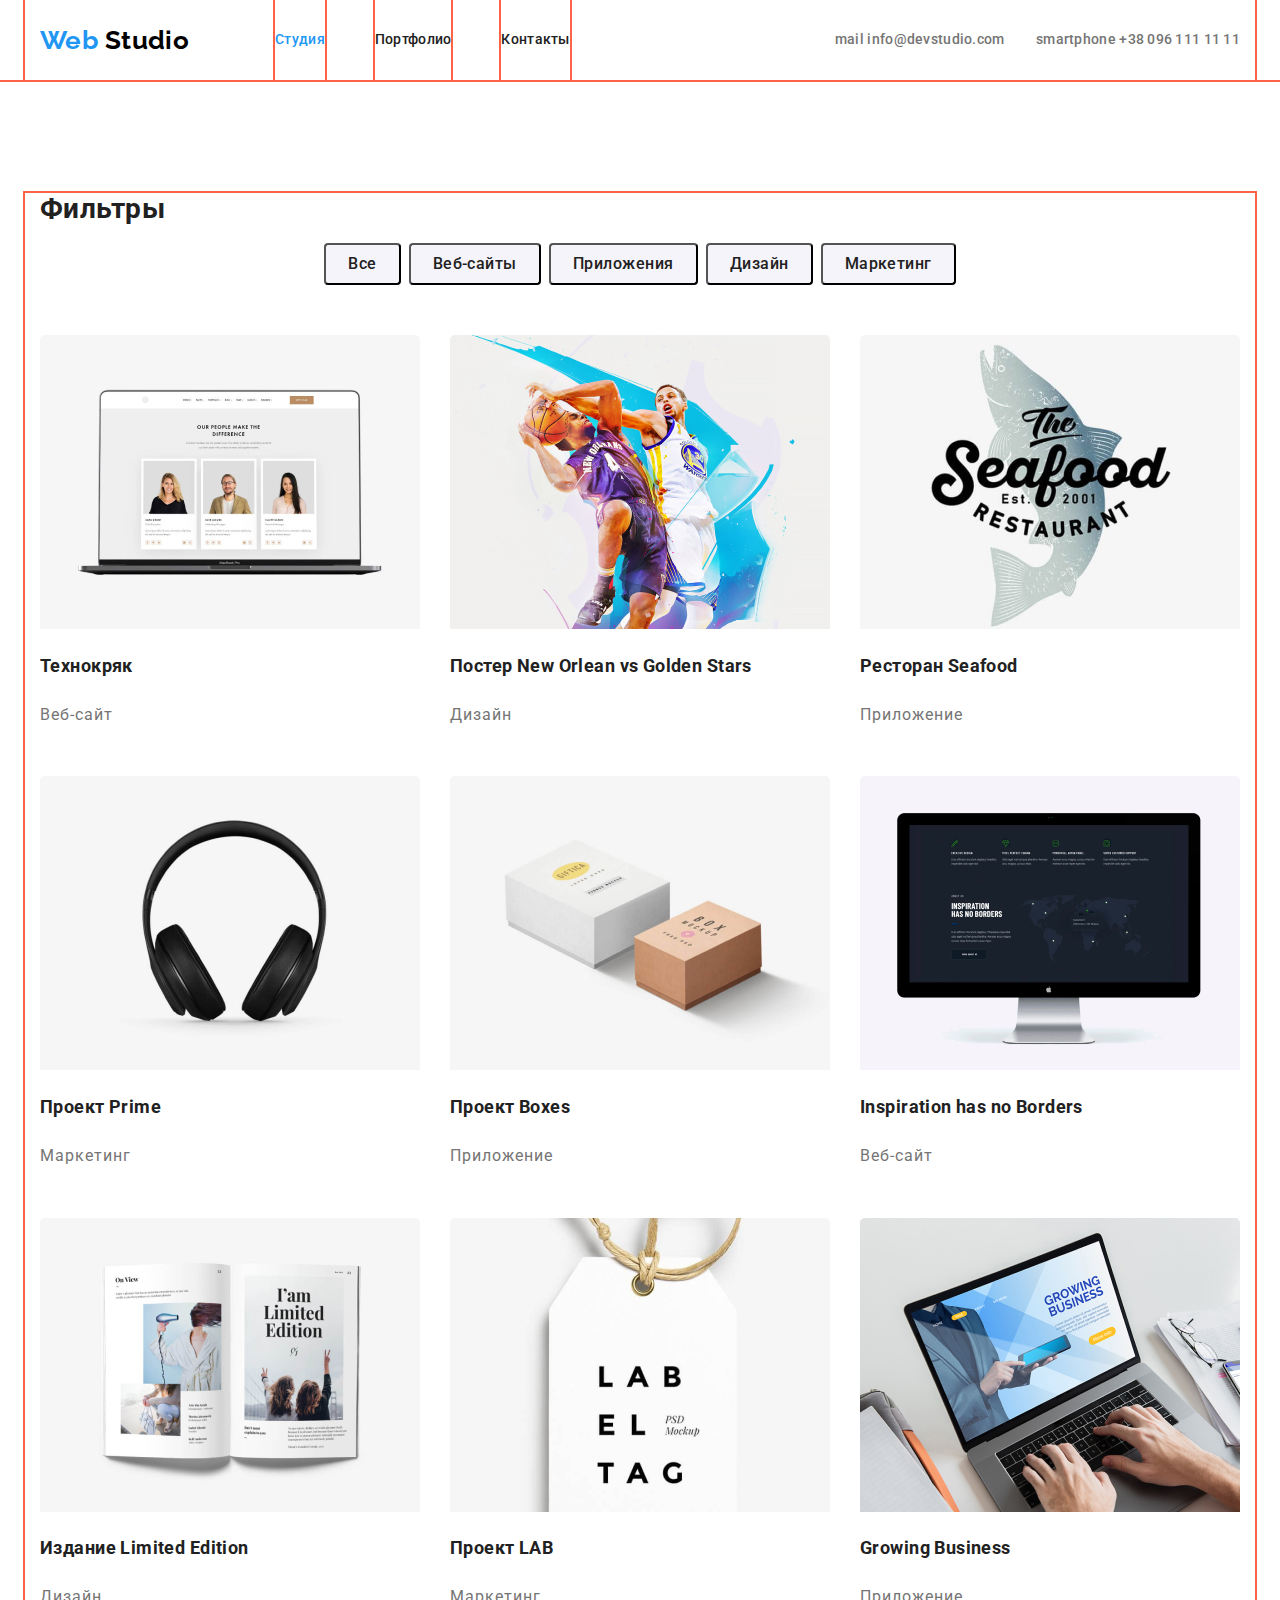
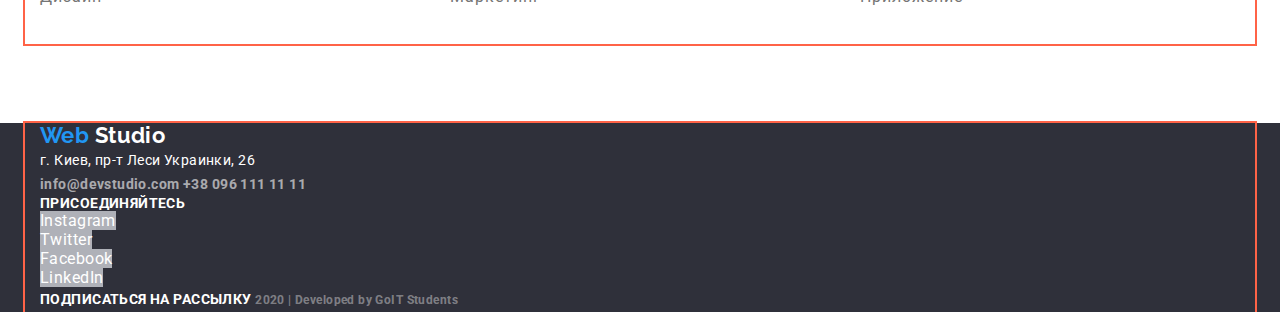
==== commit 6dd9ecd3: "Добавил изменения в портфолио и css" ====
--- a/portfolio.html
+++ b/portfolio.html
@@ -18,35 +18,41 @@
   <body>
     <!--Шапка сайта-->
     <header class="page-header">
-      <div class="container">
-        <nav>
-          <a href="./index.html" class="logo">
+      <div class="container main-header">
+        <div class="logo">
+          <a href="./index.html" class="link">
             <span class="web">Web</span> <span class="studio">Studio</span></a
           >
+        </div>
+        <nav>
           <ul class="site-nav list">
-            <li><a href="./index.html" class="link">Студия</a></li>
-            <li>
-              <a href="./portfolio.html" class="link current">Портфолио</a>
-            </li>
-            <li><a href="#" class="link">Контакты</a></li>
+            <li class="item">
+              <a href="./index.html" class="link current">Студия</a>
+            </li>
+            <li class="item">
+              <a href="./portfolio.html" class="link">Портфолио</a>
+            </li>
+            <li class="item"><a href="#" class="link">Контакты</a></li>
           </ul>
         </nav>
 
-        <div>
-          <a href="#" aria-label="Ссылка на почту" class="contacts link"
-            >mail</a
-          >
-          <a href="mailto:info@devstudio.com" class="contacts link"
-            >info@devstudio.com</a
-          >
-        </div>
-        <div>
-          <a href="#" aria-label="Ссылка на телефон" class="contacts link"
-            >smartphone</a
-          >
-          <a href="tel:+380961111111" class="contacts link"
-            >+38 096 111 11 11</a
-          >
+        <div class="contacts-nav list">
+          <div class="item">
+            <a href="#" aria-label="Ссылка на почту" class="contacts link"
+              >mail</a
+            >
+            <a href="mailto:info@devstudio.com" class="contacts link"
+              >info@devstudio.com</a
+            >
+          </div>
+          <div class="item">
+            <a href="#" aria-label="Ссылка на телефон" class="contacts link"
+              >smartphone</a
+            >
+            <a href="tel:+380961111111" class="contacts link"
+              >+38 096 111 11 11</a
+            >
+          </div>
         </div>
       </div>
     </header>
@@ -55,17 +61,27 @@
       <!--Фильтры-->
       <section class="section">
         <div class="container">
-          <h1>Фильтры</h1>
-          <ul class="list">
-            <li><button type="button" class="filters current">Все</button></li>
-            <li><button type="button" class="filters">Веб-сайты</button></li>
-            <li><button type="button" class="filters">Приложения</button></li>
-            <li><button type="button" class="filters">Дизайн</button></li>
-            <li><button type="button" class="filters">Маркетинг</button></li>
+          <h1 class="filters-title">Фильтры</h1>
+          <ul class="filters-container list">
+            <li class="item">
+              <button type="button" class="filters current">Все</button>
+            </li>
+            <li class="item">
+              <button type="button" class="filters">Веб-сайты</button>
+            </li>
+            <li class="item">
+              <button type="button" class="filters">Приложения</button>
+            </li>
+            <li class="item">
+              <button type="button" class="filters">Дизайн</button>
+            </li>
+            <li class="item">
+              <button type="button" class="filters">Маркетинг</button>
+            </li>
           </ul>
           <!--Портфолио-->
-          <ul class="list">
-            <li>
+          <ul class="flex-container list">
+            <li class="flex-element">
               <a href="" class="port-links">
                 <img
                   src="./img/Portfolio/Технокряк.jpg"
@@ -75,14 +91,14 @@
                 />
                 <h2 class="port-titles">Технокряк</h2>
                 <p class="par-titles">Веб-сайт</p>
-                <p class="filters-about">
+                <!-- <p class="filters-about"> 
                   Технокряк это современная площадка распространения
                   коронавируса. Компании используют эту платформу для цифрового
                   шпионажа и атак на защищённые сервера конкурентов.
-                </p>
-              </a>
-            </li>
-            <li>
+                </p>-->
+              </a>
+            </li>
+            <li class="flex-element">
               <a href="" class="port-links">
                 <img
                   src="./img/Portfolio/Постер.jpg"
@@ -92,14 +108,14 @@
                 />
                 <h2 class="port-titles">Постер New Orlean vs Golden Stars</h2>
                 <p class="par-titles">Дизайн</p>
-                <p class="filters-about">
-                  Технокряк это современная площадка распространения
-                  коронавируса. Компании используют эту платформу для цифрового
-                  шпионажа и атак на защищённые сервера конкурентов.
-                </p>
-              </a>
-            </li>
-            <li>
+                <!-- <p class="filters-about"> 
+                                  Технокряк это современная площадка распространения
+                                  коронавируса. Компании используют эту платформу для цифрового
+                                  шпионажа и атак на защищённые сервера конкурентов.
+                                </p>-->
+              </a>
+            </li>
+            <li class="flex-element">
               <a href="" class="port-links">
                 <img
                   src="./img/Portfolio/Ресторан.jpg"
@@ -109,14 +125,14 @@
                 />
                 <h2 class="port-titles">Ресторан Seafood</h2>
                 <p class="par-titles">Приложение</p>
-                <p class="filters-about">
-                  Технокряк это современная площадка распространения
-                  коронавируса. Компании используют эту платформу для цифрового
-                  шпионажа и атак на защищённые сервера конкурентов.
-                </p>
-              </a>
-            </li>
-            <li>
+                <!-- <p class="filters-about"> 
+                                  Технокряк это современная площадка распространения
+                                  коронавируса. Компании используют эту платформу для цифрового
+                                  шпионажа и атак на защищённые сервера конкурентов.
+                                </p>-->
+              </a>
+            </li>
+            <li class="flex-element">
               <a href="" class="port-links">
                 <img
                   src="./img/Portfolio/Проект-Prime.jpg"
@@ -126,14 +142,14 @@
                 />
                 <h2 class="port-titles">Проект Prime</h2>
                 <p class="par-titles">Маркетинг</p>
-                <p class="filters-about">
-                  Технокряк это современная площадка распространения
-                  коронавируса. Компании используют эту платформу для цифрового
-                  шпионажа и атак на защищённые сервера конкурентов.
-                </p>
-              </a>
-            </li>
-            <li>
+                <!-- <p class="filters-about"> 
+                                  Технокряк это современная площадка распространения
+                                  коронавируса. Компании используют эту платформу для цифрового
+                                  шпионажа и атак на защищённые сервера конкурентов.
+                                </p>-->
+              </a>
+            </li>
+            <li class="flex-element">
               <a href="" class="port-links">
                 <img
                   src="./img/Portfolio/Проект-Boxes.jpg"
@@ -143,14 +159,14 @@
                 />
                 <h2 class="port-titles">Проект Boxes</h2>
                 <p class="par-titles">Приложение</p>
-                <p class="filters-about">
-                  Технокряк это современная площадка распространения
-                  коронавируса. Компании используют эту платформу для цифрового
-                  шпионажа и атак на защищённые сервера конкурентов.
-                </p>
-              </a>
-            </li>
-            <li>
+                <!-- <p class="filters-about"> 
+                                  Технокряк это современная площадка распространения
+                                  коронавируса. Компании используют эту платформу для цифрового
+                                  шпионажа и атак на защищённые сервера конкурентов.
+                                </p>-->
+              </a>
+            </li>
+            <li class="flex-element">
               <a href="" class="port-links">
                 <img
                   src="./img/Portfolio/Inspiration.jpg"
@@ -160,14 +176,14 @@
                 />
                 <h2 class="port-titles">Inspiration has no Borders</h2>
                 <p class="par-titles">Веб-сайт</p>
-                <p class="filters-about">
-                  Технокряк это современная площадка распространения
-                  коронавируса. Компании используют эту платформу для цифрового
-                  шпионажа и атак на защищённые сервера конкурентов.
-                </p>
-              </a>
-            </li>
-            <li>
+                <!-- <p class="filters-about"> 
+                                  Технокряк это современная площадка распространения
+                                  коронавируса. Компании используют эту платформу для цифрового
+                                  шпионажа и атак на защищённые сервера конкурентов.
+                                </p>-->
+              </a>
+            </li>
+            <li class="flex-element">
               <a href="" class="port-links">
                 <img
                   src="./img/Portfolio/Издание.jpg"
@@ -177,14 +193,14 @@
                 />
                 <h2 class="port-titles">Издание Limited Edition</h2>
                 <p class="par-titles">Дизайн</p>
-                <p class="filters-about">
-                  Технокряк это современная площадка распространения
-                  коронавируса. Компании используют эту платформу для цифрового
-                  шпионажа и атак на защищённые сервера конкурентов.
-                </p>
-              </a>
-            </li>
-            <li>
+                <!-- <p class="filters-about"> 
+                                  Технокряк это современная площадка распространения
+                                  коронавируса. Компании используют эту платформу для цифрового
+                                  шпионажа и атак на защищённые сервера конкурентов.
+                                </p>-->
+              </a>
+            </li>
+            <li class="flex-element">
               <a href="" class="port-links">
                 <img
                   src="./img/Portfolio/Проект-LAB.jpg"
@@ -194,14 +210,14 @@
                 />
                 <h2 class="port-titles">Проект LAB</h2>
                 <p class="par-titles">Маркетинг</p>
-                <p class="filters-about">
-                  Технокряк это современная площадка распространения
-                  коронавируса. Компании используют эту платформу для цифрового
-                  шпионажа и атак на защищённые сервера конкурентов.
-                </p>
-              </a>
-            </li>
-            <li>
+                <!-- <p class="filters-about"> 
+                                  Технокряк это современная площадка распространения
+                                  коронавируса. Компании используют эту платформу для цифрового
+                                  шпионажа и атак на защищённые сервера конкурентов.
+                                </p>-->
+              </a>
+            </li>
+            <li class="flex-element">
               <a href="" class="port-links">
                 <img
                   src="./img/Portfolio/Growing.jpg"
@@ -211,11 +227,11 @@
                 />
                 <h2 class="port-titles">Growing Business</h2>
                 <p class="par-titles">Приложение</p>
-                <p class="filters-about">
-                  Технокряк это современная площадка распространения
-                  коронавируса. Компании используют эту платформу для цифрового
-                  шпионажа и атак на защищённые сервера конкурентов.
-                </p>
+                <!-- <p class="filters-about"> 
+                                  Технокряк это современная площадка распространения
+                                  коронавируса. Компании используют эту платформу для цифрового
+                                  шпионажа и атак на защищённые сервера конкурентов.
+                                </p>-->
               </a>
             </li>
           </ul>
--- a/css/styles.css
+++ b/css/styles.css
@@ -62,6 +62,7 @@
 
 /* page-header */
 .page-header {
+  outline: 2px solid tomato;
 }
 
 .main-header {
@@ -85,7 +86,7 @@
 }
 
 .site-nav .item {
-  /* background-color: tomato; */
+  outline: 2px solid tomato;
 }
 
 .site-nav .item + .item {
@@ -336,6 +337,12 @@
 /* Footer */
 
 .page-footer {
+  background-color: #2f303a;
+}
+
+.footer-flex {
+  display: flex;
+  justify-content: space-between;
 }
 
 .logo-footer {
@@ -344,7 +351,7 @@
   font-size: 22px;
   line-height: 1.18;
   text-decoration: none;
-  background-color: #2f303a;
+  /* background-color: #2f303a; */
 }
 
 .web-footer {
@@ -357,7 +364,7 @@
 
 .address {
   color: var(--primary-white-color);
-  background-color: #2f303a;
+  /* background-color: #2f303a; */
 
   font-style: normal;
   font-weight: 400;
@@ -366,15 +373,25 @@
 
 .footer-contacts {
   color: rgba(255, 255, 255, 0.6);
-  background-color: #2f303a;
+  /* background-color: #2f303a; */
 
   line-height: 1.7;
-  background-color: #2f303a;
+  /* background-color: #2f303a; */
+}
+
+.footer-item {
+  margin-top: 0;
+  margin-bottom: 0;
+}
+
+.footer-contacts .footer-item:first-child {
+  margin-top: 9px;
+  margin-bottom: 9px;
 }
 
 .join {
   color: var(--primary-white-color);
-  background-color: #2f303a;
+  /* background-color: #2f303a; */
 
   font-weight: 700;
   text-transform: uppercase;
@@ -396,8 +413,10 @@
 }
 
 .developers {
+  margin-top: 0;
+  margin-bottom: 0;
   color: rgba(255, 255, 255, 0.4);
-  background-color: #2f303a;
+  /* background-color: #2f303a; */
 
   font-size: 12px;
   line-height: 2;
@@ -429,6 +448,9 @@
 }
 
 .filters {
+  border-radius: 4px;
+  padding: 6px 22px;
+
   color: var(--primary-text-color);
   background: #f5f4fa;
 
@@ -445,6 +467,32 @@
   background: var(--accent-color);
 }
 
+.filters0title {
+  margin-top: 0;
+  margin-bottom: 0;
+}
+
+.filters-container {
+  display: flex;
+  justify-content: center;
+  margin-bottom: 50px;
+}
+
+.filters-container .item:not(:last-child) {
+  margin-right: 8px;
+}
+
+.flex-container {
+  display: flex;
+  flex-wrap: wrap;
+  margin: -15px;
+}
+
+.flex-element {
+  width: 380px;
+  margin: 15px;
+}
+
 .port-links {
   text-decoration: none;
 }
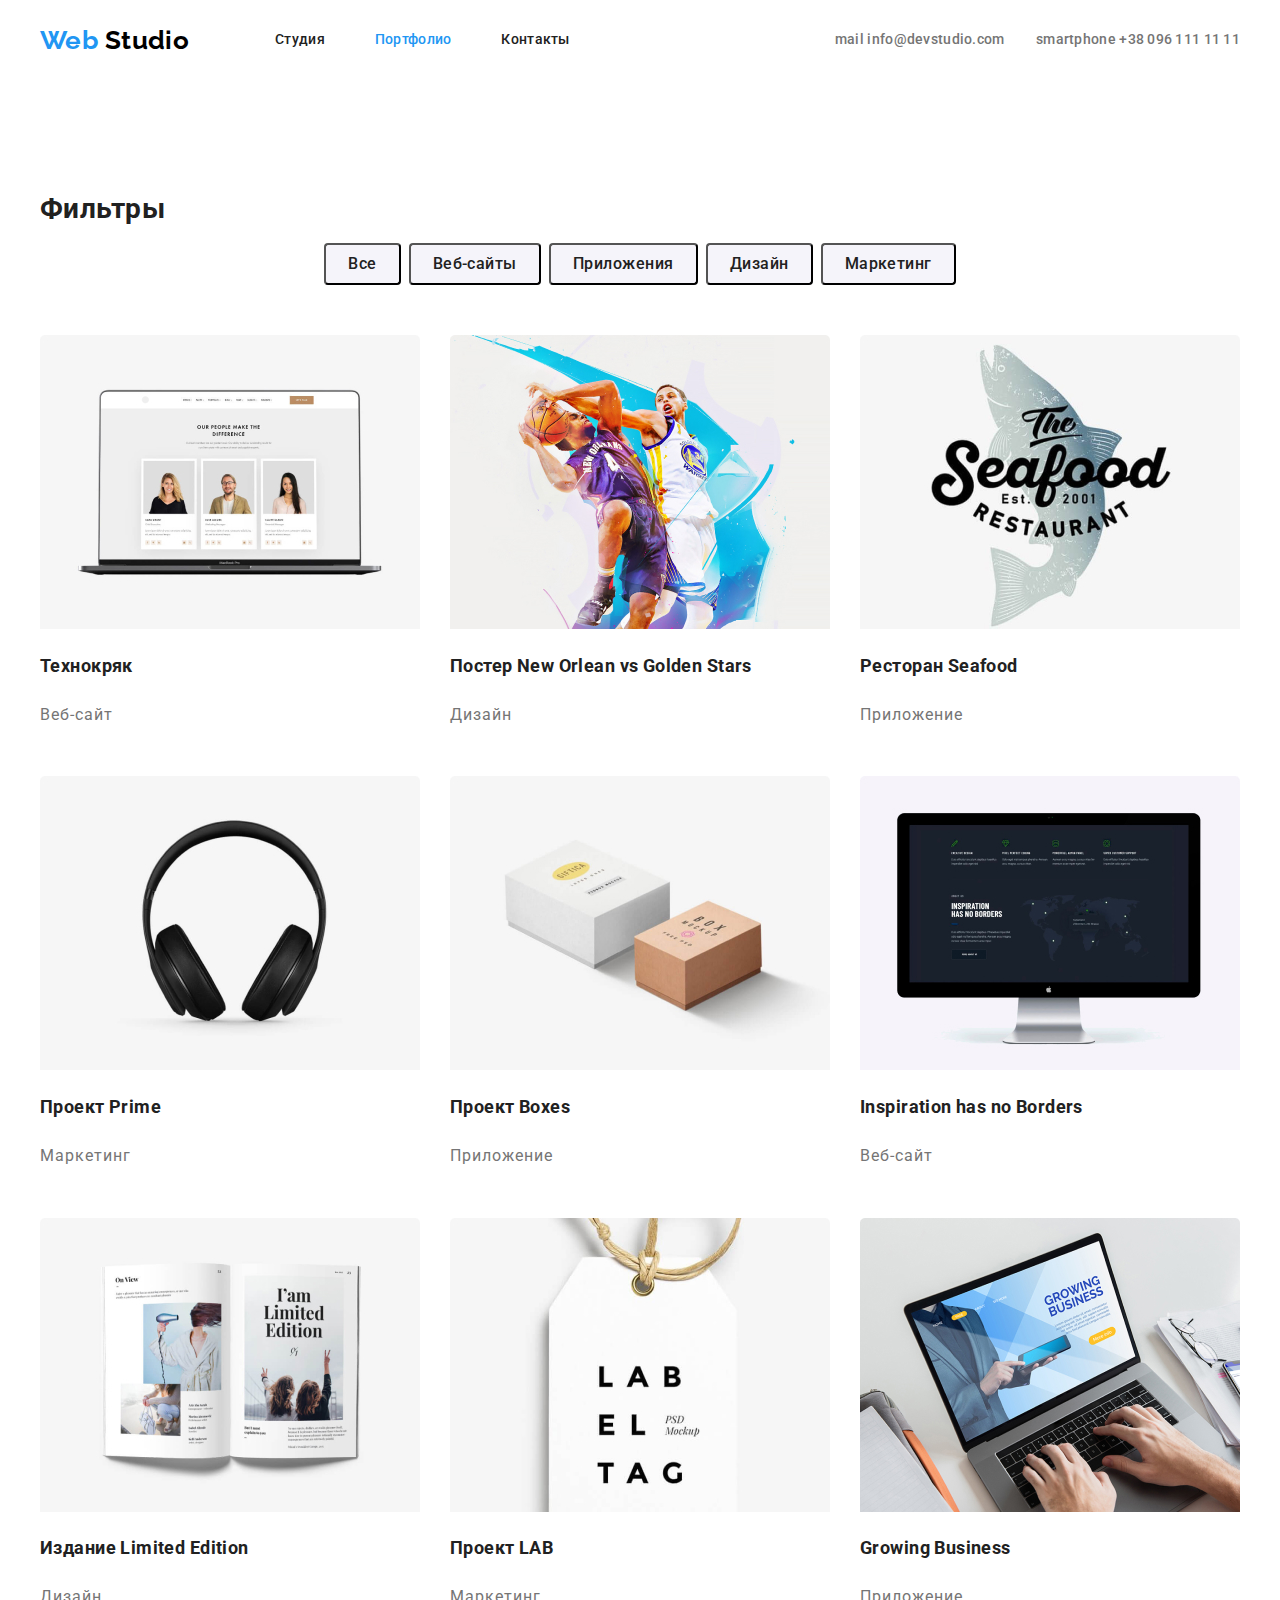
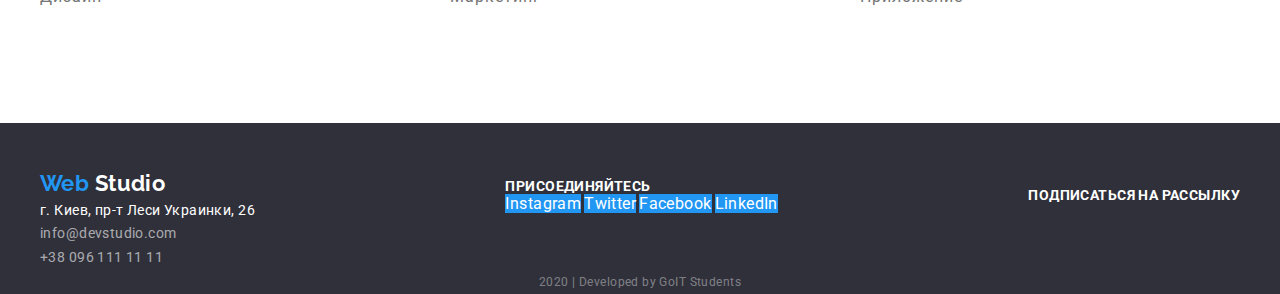
==== commit b36230d6: "Обновлены стили позиционирования" ====
--- a/portfolio.html
+++ b/portfolio.html
@@ -27,10 +27,10 @@
         <nav>
           <ul class="site-nav list">
             <li class="item">
-              <a href="./index.html" class="link current">Студия</a>
-            </li>
-            <li class="item">
-              <a href="./portfolio.html" class="link">Портфолио</a>
+              <a href="./index.html" class="link">Студия</a>
+            </li>
+            <li class="item">
+              <a href="./portfolio.html" class="link current">Портфолио</a>
             </li>
             <li class="item"><a href="#" class="link">Контакты</a></li>
           </ul>
@@ -241,45 +241,53 @@
 
     <!--Футер-->
     <footer class="page-footer">
-      <div class="container">
-        <a href="./index.html" class="logo-footer">
-          <span class="web-footer">Web</span>
-          <span class="studio-footer">Studio</span>
-        </a>
-        <address class="address">
-          г. Киев, пр-т Леси Украинки, 26
-        </address>
+      <div class="container footer-flex">
+        <!-- Контакты -->
         <div class="footer-contacts">
-          <b>info@devstudio.com</b>
-          <b>+38 096 111 11 11</b>
-        </div>
-        <b class="join">присоединяйтесь</b>
-        <ul class="list">
-          <li>
-            <a href="#" aria-label="Ссылка на Интстаграм" class="footer-links"
-              >Instagram</a
-            >
-          </li>
-          <li>
-            <a href="#" aria-label="Ссылка на Твиттер" class="footer-links"
-              >Twitter</a
-            >
-          </li>
-          <li>
-            <a href="#" aria-label="Ссылка на Фейсбук" class="footer-links"
-              >Facebook</a
-            >
-          </li>
-          <li>
-            <a href="#" aria-label="Ссылка на ЛинкедИн" class="footer-links"
-              >LinkedIn</a
-            >
-          </li>
-        </ul>
-        <b class="join">подписаться на рассылку</b>
-
-        <b class="developers">2020 | Developed by GoIT Students</b>
+          <a href="./index.html" class="logo-footer">
+            <span class="web-footer">Web</span>
+            <span class="studio-footer">Studio</span>
+          </a>
+          <address class="address">
+            г. Киев, пр-т Леси Украинки, 26
+          </address>
+          <p class="footer-item">info@devstudio.com</p>
+          <p class="footer-item">+38 096 111 11 11</p>
+        </div>
+
+        <!-- Присоединяйтесь -->
+        <div class="footer-join">
+          <b class="join">присоединяйтесь</b>
+          <ul class="join-list list">
+            <li class="item">
+              <a href="#" aria-label="Ссылка на Интстаграм" class="footer-links"
+                >Instagram</a
+              >
+            </li>
+            <li class="item">
+              <a href="#" aria-label="Ссылка на Твиттер" class="footer-links"
+                >Twitter</a
+              >
+            </li>
+            <li class="item">
+              <a href="#" aria-label="Ссылка на Фейсбук" class="footer-links"
+                >Facebook</a
+              >
+            </li>
+            <li class="item">
+              <a href="#" aria-label="Ссылка на ЛинкедИн" class="footer-links"
+                >LinkedIn</a
+              >
+            </li>
+          </ul>
+        </div>
+
+        <!-- Подписка -->
+        <div class="footer-submit">
+          <b class="join">подписаться на рассылку</b>
+        </div>
       </div>
+      <p class="developers">2020 | Developed by GoIT Students</p>
     </footer>
   </body>
 </html>
--- a/css/styles.css
+++ b/css/styles.css
@@ -62,7 +62,7 @@
 
 /* page-header */
 .page-header {
-  outline: 2px solid tomato;
+  /* outline: 2px solid tomato; */
 }
 
 .main-header {
@@ -75,7 +75,7 @@
   width: 1230px;
   padding-left: 15px;
   padding-right: 15px;
-  outline: 2px solid tomato;
+  /* outline: 2px solid tomato; */
 }
 
 /* Site nav */
@@ -86,7 +86,7 @@
 }
 
 .site-nav .item {
-  outline: 2px solid tomato;
+  /* outline: 2px solid tomato; */
 }
 
 .site-nav .item + .item {
@@ -178,8 +178,16 @@
   line-height: 1.16;
   text-align: center;
 }
+/* .none { 
+  display: none;
+}*/
 
 /* Features */
+
+.features-section {
+  padding-top: 103px;
+  padding-bottom: 0;
+}
 
 .features-list {
   display: flex;
@@ -225,6 +233,10 @@
 
 /* Works */
 
+.works-section {
+  padding-top: 85px;
+}
+
 .works-list {
   display: flex;
 }
@@ -311,12 +323,12 @@
 
 .clients-list {
   display: flex;
-  justify-content: space-around;
-}
-
-/* .clients-list .item:not(:last-child) {  
+  justify-content: center;
+}
+
+.clients-list .item:not(:last-child) {
   margin-right: 30px;
-}*/
+}
 
 .clients {
   color: var(--primary-white-color);
@@ -343,6 +355,7 @@
 .footer-flex {
   display: flex;
   justify-content: space-between;
+  align-items: center;
 }
 
 .logo-footer {
@@ -351,7 +364,6 @@
   font-size: 22px;
   line-height: 1.18;
   text-decoration: none;
-  /* background-color: #2f303a; */
 }
 
 .web-footer {
@@ -364,7 +376,6 @@
 
 .address {
   color: var(--primary-white-color);
-  /* background-color: #2f303a; */
 
   font-style: normal;
   font-weight: 400;
@@ -372,11 +383,10 @@
 }
 
 .footer-contacts {
+  padding-top: 48px;
   color: rgba(255, 255, 255, 0.6);
-  /* background-color: #2f303a; */
 
   line-height: 1.7;
-  /* background-color: #2f303a; */
 }
 
 .footer-item {
@@ -388,18 +398,28 @@
   margin-top: 9px;
   margin-bottom: 9px;
 }
-
+.footer-join {
+  /* padding-top: 56px; */
+}
+.footer-submit {
+  /* padding-top: 56px; */
+}
 .join {
   color: var(--primary-white-color);
-  /* background-color: #2f303a; */
 
   font-weight: 700;
   text-transform: uppercase;
 }
-
+.join-list {
+  display: flex;
+}
+
+.join-list .item:not(:last-child) {
+  margin-right: 3px;
+}
 .footer-links {
   color: var(--primary-white-color);
-  background-color: #afb1b8;
+  background-color: var(--accent-color);
 
   font-size: 16px;
   line-height: 1.18;
@@ -416,7 +436,6 @@
   margin-top: 0;
   margin-bottom: 0;
   color: rgba(255, 255, 255, 0.4);
-  /* background-color: #2f303a; */
 
   font-size: 12px;
   line-height: 2;
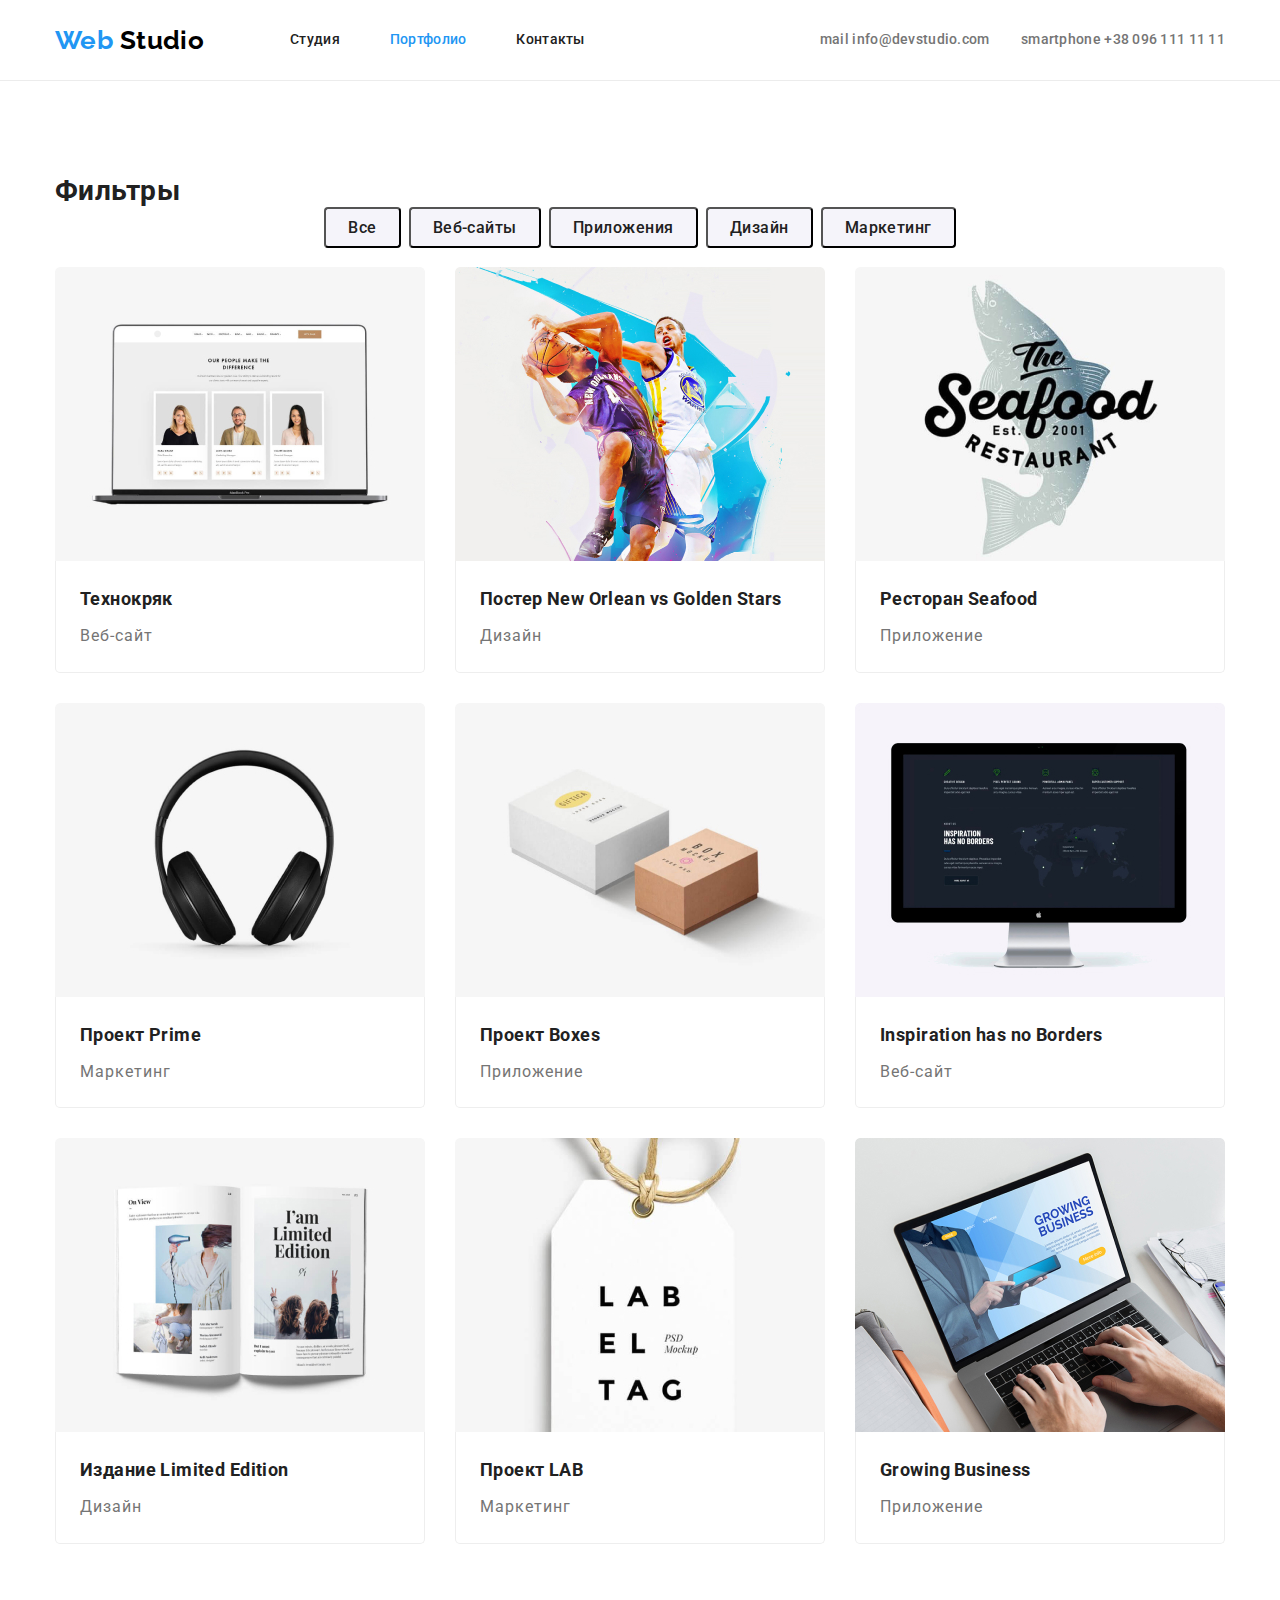
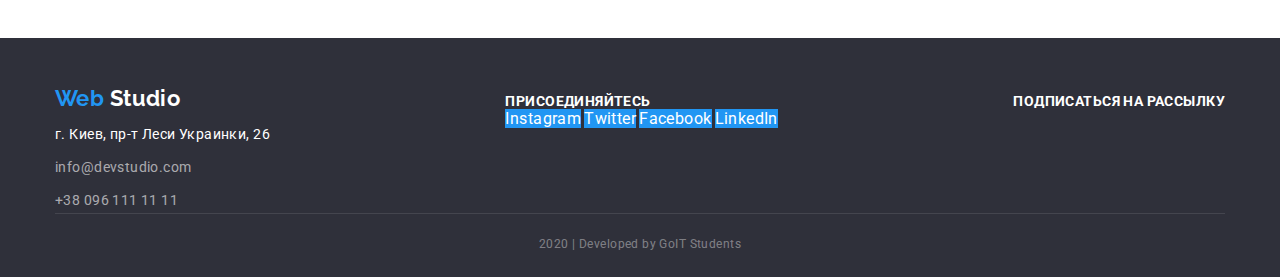
==== commit 179394c1: "Замена картинок, изменение ширины, оформление карточек" ====
--- a/portfolio.html
+++ b/portfolio.html
@@ -82,156 +82,183 @@
           <!--Портфолио-->
           <ul class="flex-container list">
             <li class="flex-element">
-              <a href="" class="port-links">
-                <img
+              <a href="" class="links">
+                <img
+                  class="img"
                   src="./img/Portfolio/Технокряк.jpg"
                   alt="Технокряк"
-                  width="380"
-                  height="294"
-                />
-                <h2 class="port-titles">Технокряк</h2>
-                <p class="par-titles">Веб-сайт</p>
-                <!-- <p class="filters-about"> 
+                  width="370"
+                  height="294"
+                />
+                <div class="card-info">
+                  <h2 class="port-titles">Технокряк</h2>
+                  <p class="par-titles">Веб-сайт</p>
+                  <!-- <p class="filters-about"> 
                   Технокряк это современная площадка распространения
                   коронавируса. Компании используют эту платформу для цифрового
                   шпионажа и атак на защищённые сервера конкурентов.
                 </p>-->
-              </a>
-            </li>
-            <li class="flex-element">
-              <a href="" class="port-links">
-                <img
+                </div>
+              </a>
+            </li>
+            <li class="flex-element">
+              <a href="" class="links">
+                <img
+                  class="img"
                   src="./img/Portfolio/Постер.jpg"
                   alt="Постер"
-                  width="380"
-                  height="294"
-                />
-                <h2 class="port-titles">Постер New Orlean vs Golden Stars</h2>
-                <p class="par-titles">Дизайн</p>
-                <!-- <p class="filters-about"> 
-                                  Технокряк это современная площадка распространения
-                                  коронавируса. Компании используют эту платформу для цифрового
-                                  шпионажа и атак на защищённые сервера конкурентов.
-                                </p>-->
-              </a>
-            </li>
-            <li class="flex-element">
-              <a href="" class="port-links">
-                <img
+                  width="370"
+                  height="294"
+                />
+                <div class="card-info">
+                  <h2 class="port-titles">Постер New Orlean vs Golden Stars</h2>
+                  <p class="par-titles">Дизайн</p>
+                  <!-- <p class="filters-about"> 
+                                  Технокряк это современная площадка распространения
+                                  коронавируса. Компании используют эту платформу для цифрового
+                                  шпионажа и атак на защищённые сервера конкурентов.
+                                </p>-->
+                </div>
+              </a>
+            </li>
+            <li class="flex-element">
+              <a href="" class="links">
+                <img
+                  class="img"
                   src="./img/Portfolio/Ресторан.jpg"
                   alt="Лого"
-                  width="380"
-                  height="294"
-                />
-                <h2 class="port-titles">Ресторан Seafood</h2>
-                <p class="par-titles">Приложение</p>
-                <!-- <p class="filters-about"> 
-                                  Технокряк это современная площадка распространения
-                                  коронавируса. Компании используют эту платформу для цифрового
-                                  шпионажа и атак на защищённые сервера конкурентов.
-                                </p>-->
-              </a>
-            </li>
-            <li class="flex-element">
-              <a href="" class="port-links">
-                <img
+                  width="370"
+                  height="294"
+                />
+                <div class="card-info">
+                  <h2 class="port-titles">Ресторан Seafood</h2>
+                  <p class="par-titles">Приложение</p>
+                  <!-- <p class="filters-about"> 
+                                  Технокряк это современная площадка распространения
+                                  коронавируса. Компании используют эту платформу для цифрового
+                                  шпионажа и атак на защищённые сервера конкурентов.
+                                </p>-->
+                </div>
+              </a>
+            </li>
+            <li class="flex-element">
+              <a href="" class="links">
+                <img
+                  class="img"
                   src="./img/Portfolio/Проект-Prime.jpg"
                   alt="Наушники"
-                  width="380"
-                  height="294"
-                />
-                <h2 class="port-titles">Проект Prime</h2>
-                <p class="par-titles">Маркетинг</p>
-                <!-- <p class="filters-about"> 
-                                  Технокряк это современная площадка распространения
-                                  коронавируса. Компании используют эту платформу для цифрового
-                                  шпионажа и атак на защищённые сервера конкурентов.
-                                </p>-->
-              </a>
-            </li>
-            <li class="flex-element">
-              <a href="" class="port-links">
-                <img
+                  width="370"
+                  height="294"
+                />
+                <div class="card-info">
+                  <h2 class="port-titles">Проект Prime</h2>
+                  <p class="par-titles">Маркетинг</p>
+                  <!-- <p class="filters-about"> 
+                                  Технокряк это современная площадка распространения
+                                  коронавируса. Компании используют эту платформу для цифрового
+                                  шпионажа и атак на защищённые сервера конкурентов.
+                                </p>-->
+                </div>
+              </a>
+            </li>
+            <li class="flex-element">
+              <a href="" class="links">
+                <img
+                  class="img"
                   src="./img/Portfolio/Проект-Boxes.jpg"
                   alt="Ящики"
-                  width="380"
-                  height="294"
-                />
-                <h2 class="port-titles">Проект Boxes</h2>
-                <p class="par-titles">Приложение</p>
-                <!-- <p class="filters-about"> 
-                                  Технокряк это современная площадка распространения
-                                  коронавируса. Компании используют эту платформу для цифрового
-                                  шпионажа и атак на защищённые сервера конкурентов.
-                                </p>-->
-              </a>
-            </li>
-            <li class="flex-element">
-              <a href="" class="port-links">
-                <img
+                  width="370"
+                  height="294"
+                />
+                <div class="card-info">
+                  <h2 class="port-titles">Проект Boxes</h2>
+                  <p class="par-titles">Приложение</p>
+                  <!-- <p class="filters-about"> 
+                                  Технокряк это современная площадка распространения
+                                  коронавируса. Компании используют эту платформу для цифрового
+                                  шпионажа и атак на защищённые сервера конкурентов.
+                                </p>-->
+                </div>
+              </a>
+            </li>
+            <li class="flex-element">
+              <a href="" class="links">
+                <img
+                  class="img"
                   src="./img/Portfolio/Inspiration.jpg"
                   alt="Вдохновение"
-                  width="380"
-                  height="294"
-                />
-                <h2 class="port-titles">Inspiration has no Borders</h2>
-                <p class="par-titles">Веб-сайт</p>
-                <!-- <p class="filters-about"> 
-                                  Технокряк это современная площадка распространения
-                                  коронавируса. Компании используют эту платформу для цифрового
-                                  шпионажа и атак на защищённые сервера конкурентов.
-                                </p>-->
-              </a>
-            </li>
-            <li class="flex-element">
-              <a href="" class="port-links">
-                <img
+                  width="370"
+                  height="294"
+                />
+                <div class="card-info">
+                  <h2 class="port-titles">Inspiration has no Borders</h2>
+                  <p class="par-titles">Веб-сайт</p>
+                  <!-- <p class="filters-about"> 
+                                  Технокряк это современная площадка распространения
+                                  коронавируса. Компании используют эту платформу для цифрового
+                                  шпионажа и атак на защищённые сервера конкурентов.
+                                </p>-->
+                </div>
+              </a>
+            </li>
+            <li class="flex-element">
+              <a href="" class="links">
+                <img
+                  class="img"
                   src="./img/Portfolio/Издание.jpg"
                   alt="Книга"
-                  width="380"
-                  height="294"
-                />
-                <h2 class="port-titles">Издание Limited Edition</h2>
-                <p class="par-titles">Дизайн</p>
-                <!-- <p class="filters-about"> 
-                                  Технокряк это современная площадка распространения
-                                  коронавируса. Компании используют эту платформу для цифрового
-                                  шпионажа и атак на защищённые сервера конкурентов.
-                                </p>-->
-              </a>
-            </li>
-            <li class="flex-element">
-              <a href="" class="port-links">
-                <img
+                  width="370"
+                  height="294"
+                />
+                <div class="card-info">
+                  <h2 class="port-titles">Издание Limited Edition</h2>
+                  <p class="par-titles">Дизайн</p>
+                  <!-- <p class="filters-about"> 
+                                  Технокряк это современная площадка распространения
+                                  коронавируса. Компании используют эту платформу для цифрового
+                                  шпионажа и атак на защищённые сервера конкурентов.
+                                </p>-->
+                </div>
+              </a>
+            </li>
+            <li class="flex-element">
+              <a href="" class="links">
+                <img
+                  class="img"
                   src="./img/Portfolio/Проект-LAB.jpg"
                   alt="Лого"
-                  width="380"
-                  height="294"
-                />
-                <h2 class="port-titles">Проект LAB</h2>
-                <p class="par-titles">Маркетинг</p>
-                <!-- <p class="filters-about"> 
-                                  Технокряк это современная площадка распространения
-                                  коронавируса. Компании используют эту платформу для цифрового
-                                  шпионажа и атак на защищённые сервера конкурентов.
-                                </p>-->
-              </a>
-            </li>
-            <li class="flex-element">
-              <a href="" class="port-links">
-                <img
+                  width="370"
+                  height="294"
+                />
+                <div class="card-info">
+                  <h2 class="port-titles">Проект LAB</h2>
+                  <p class="par-titles">Маркетинг</p>
+                  <!-- <p class="filters-about"> 
+                                  Технокряк это современная площадка распространения
+                                  коронавируса. Компании используют эту платформу для цифрового
+                                  шпионажа и атак на защищённые сервера конкурентов.
+                                </p>-->
+                </div>
+              </a>
+            </li>
+            <li class="flex-element">
+              <a href="" class="links">
+                <img
+                  class="img"
                   src="./img/Portfolio/Growing.jpg"
                   alt="Лого"
-                  width="380"
-                  height="294"
-                />
-                <h2 class="port-titles">Growing Business</h2>
-                <p class="par-titles">Приложение</p>
-                <!-- <p class="filters-about"> 
-                                  Технокряк это современная площадка распространения
-                                  коронавируса. Компании используют эту платформу для цифрового
-                                  шпионажа и атак на защищённые сервера конкурентов.
-                                </p>-->
+                  width="370"
+                  height="294"
+                />
+                <div class="card-info">
+                  <h2 class="port-titles">Growing Business</h2>
+                  <p class="par-titles">Приложение</p>
+                  <!-- <p class="filters-about"> 
+                                  Технокряк это современная площадка распространения
+                                  коронавируса. Компании используют эту платформу для цифрового
+                                  шпионажа и атак на защищённые сервера конкурентов.
+                                </p>-->
+                </div>
               </a>
             </li>
           </ul>
@@ -287,7 +314,9 @@
           <b class="join">подписаться на рассылку</b>
         </div>
       </div>
-      <p class="developers">2020 | Developed by GoIT Students</p>
+      <div class="container">
+        <p class="copyright">2020 | Developed by GoIT Students</p>
+      </div>
     </footer>
   </body>
 </html>
--- a/css/styles.css
+++ b/css/styles.css
@@ -62,7 +62,8 @@
 
 /* page-header */
 .page-header {
-  /* outline: 2px solid tomato; */
+  /* background-color: wheat; */
+  border-bottom: 1px solid #ececec;
 }
 
 .main-header {
@@ -72,7 +73,7 @@
 .container {
   margin-left: auto;
   margin-right: auto;
-  width: 1230px;
+  width: 1200px;
   padding-left: 15px;
   padding-right: 15px;
   /* outline: 2px solid tomato; */
@@ -85,9 +86,8 @@
   margin-left: 86px;
 }
 
-.site-nav .item {
+/* .site-nav .item { 
   /* outline: 2px solid tomato; */
-}
 
 .site-nav .item + .item {
   margin-left: 50px;
@@ -160,6 +160,7 @@
 .section {
   padding-top: 94px;
   padding-bottom: 94px;
+  /* background-color: tomato; */
 }
 
 .section.no-padding {
@@ -185,8 +186,10 @@
 /* Features */
 
 .features-section {
-  padding-top: 103px;
-  padding-bottom: 0;
+  padding-top: 94px;
+  padding-bottom: 93px;
+  /* background-color: turquoise; */
+  border-bottom: 1px solid #ececec;
 }
 
 .features-list {
@@ -233,8 +236,9 @@
 
 /* Works */
 
-.works-section {
-  padding-top: 85px;
+.image {
+  display: block;
+  border-radius: 4px;
 }
 
 .works-list {
@@ -245,12 +249,19 @@
   margin-right: 30px;
 }
 
+.works-links {
+  text-decoration: none;
+}
+
 .works-title {
   margin-top: 0;
   margin-bottom: 0;
-
-  color: var(--primary-white-color);
-  background-color: #2f303a;
+  padding-top: 27px;
+  padding-bottom: 27px;
+  border-radius: 0px 0px 4px 4px;
+
+  color: var(--primary-white-color);
+  background-color: rgba(47, 48, 58, 0.8);
 
   font-weight: 700;
   font-size: 14px;
@@ -267,13 +278,30 @@
   text-align: center;
 }
 
+.team-img {
+  display: block;
+  border-radius: 4px 4px 0px 0px;
+}
+
+.team-info {
+  background-color: var(--primary-white-color);
+}
+
+.team-list > .item {
+  box-shadow: 0px 2px 1px rgba(0, 0, 0, 0.2), 0px 1px 1px rgba(0, 0, 0, 0.14),
+    0px 1px 3px rgba(0, 0, 0, 0.12);
+  border-radius: 4px;
+}
+
 .team-list .item:not(:last-child) {
   margin-right: 30px;
 }
 
 .team-title {
-  margin-top: 30px;
-  margin-bottom: 10px;
+  margin-top: 0;
+  margin-bottom: 0;
+  padding-top: 30px;
+  padding-bottom: 10px;
 
   color: var(--primary-text-color);
 
@@ -282,7 +310,7 @@
   line-height: 1.18;
 }
 
-.team-desc {
+.team-job {
   margin-top: 0;
   margin-bottom: 16px;
 
@@ -315,7 +343,7 @@
   display: flex;
 }
 
-.links-list .soc-item:not(:last-child) {
+.links-list .icons-item:not(:last-child) {
   margin-right: 3px;
 }
 
@@ -355,7 +383,7 @@
 .footer-flex {
   display: flex;
   justify-content: space-between;
-  align-items: center;
+  align-items: baseline;
 }
 
 .logo-footer {
@@ -375,6 +403,8 @@
 }
 
 .address {
+  padding-top: 10px;
+
   color: var(--primary-white-color);
 
   font-style: normal;
@@ -392,18 +422,9 @@
 .footer-item {
   margin-top: 0;
   margin-bottom: 0;
-}
-
-.footer-contacts .footer-item:first-child {
-  margin-top: 9px;
-  margin-bottom: 9px;
-}
-.footer-join {
-  /* padding-top: 56px; */
-}
-.footer-submit {
-  /* padding-top: 56px; */
-}
+  padding-top: 9px;
+}
+
 .join {
   color: var(--primary-white-color);
 
@@ -432,15 +453,19 @@
   background-color: var(--primary-white-color);
 }
 
-.developers {
-  margin-top: 0;
-  margin-bottom: 0;
+.copyright {
+  margin-top: 0;
+  margin-bottom: 0;
+  padding-top: 18px;
+  padding-bottom: 21px;
   color: rgba(255, 255, 255, 0.4);
+  border-top: 1px solid rgba(255, 255, 255, 0.1);
 
   font-size: 12px;
   line-height: 2;
   text-align: center;
 }
+
 /* Button */
 
 .button {
@@ -469,10 +494,9 @@
 .filters {
   border-radius: 4px;
   padding: 6px 22px;
-
-  color: var(--primary-text-color);
-  background: #f5f4fa;
-
+  cursor: pointer;
+  color: var(--primary-text-color);
+  background-color: #f5f4fa;
   font-weight: 500;
   font-size: 16px;
   line-height: 1.6;
@@ -486,7 +510,7 @@
   background: var(--accent-color);
 }
 
-.filters0title {
+.filters-title {
   margin-top: 0;
   margin-bottom: 0;
 }
@@ -494,7 +518,7 @@
 .filters-container {
   display: flex;
   justify-content: center;
-  margin-bottom: 50px;
+  margin-bottom: 19px;
 }
 
 .filters-container .item:not(:last-child) {
@@ -508,15 +532,33 @@
 }
 
 .flex-element {
-  width: 380px;
+  width: 370px;
   margin: 15px;
-}
-
-.port-links {
+  /* border: 1px solid #EEEEEE; */
+}
+
+.flex-element .img {
+  display: block;
+  border-radius: 5px 5px 0px 0px;
+}
+
+.card-info {
+  background-color: var(--primary-white-color);
+  border: 1px solid #eeeeee;
+  border-top: none;
+  border-radius: 0px 0px 5px 5px;
+}
+.flex-element > .links {
   text-decoration: none;
 }
 
 .port-titles {
+  margin-top: 0;
+  margin-bottom: 0;
+  padding-top: 20px;
+  padding-bottom: 4px;
+  padding-left: 24px;
+  padding-right: 24px;
   color: var(--primary-text-color);
 
   font-weight: 700;
@@ -525,6 +567,11 @@
 }
 
 .par-titles {
+  margin-top: 0;
+  margin-bottom: 0;
+  padding-bottom: 20px;
+  padding-left: 24px;
+  padding-right: 24px;
   color: var(--secondary-text-color);
 
   font-size: 16px;
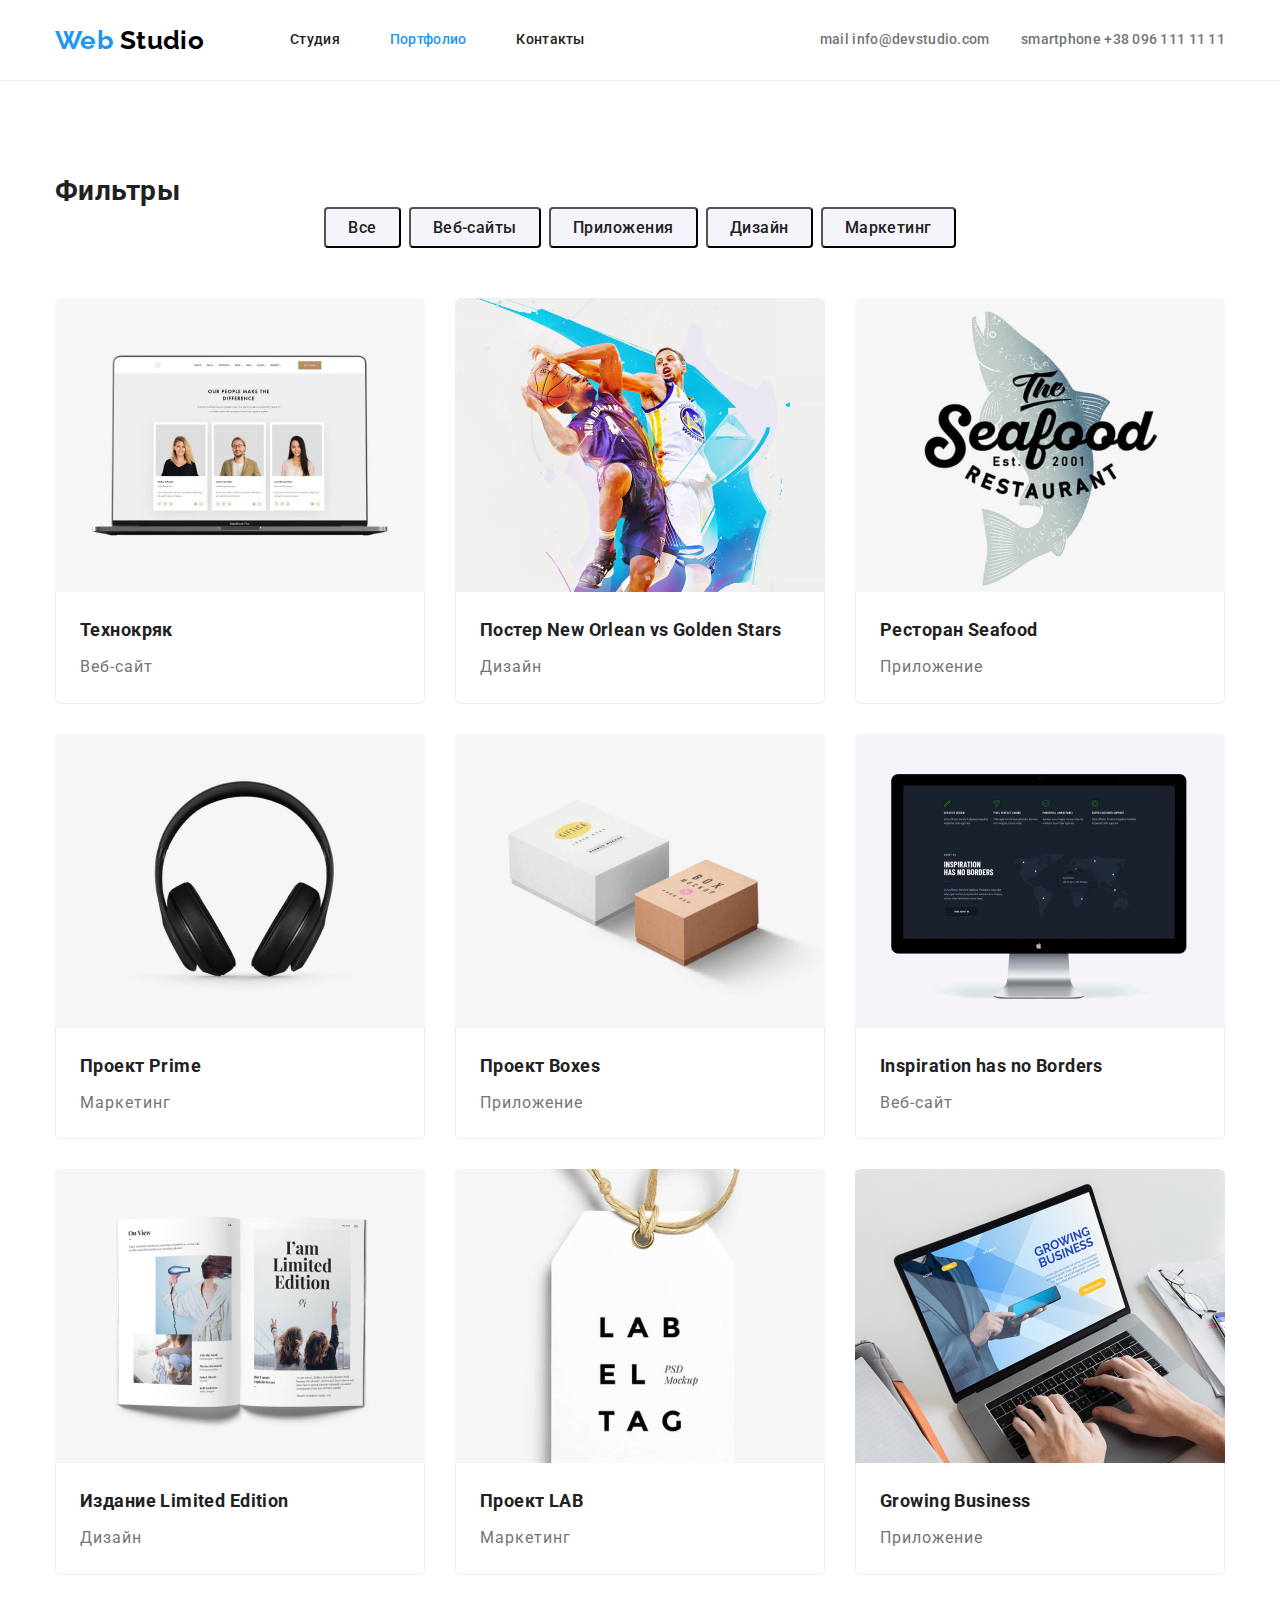
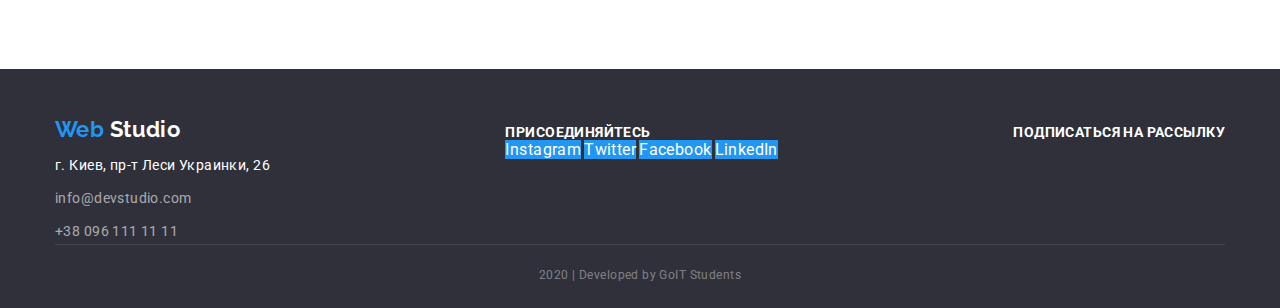
==== commit 0454ac53: "Разделен на три части styles.css" ====
--- a/portfolio.html
+++ b/portfolio.html
@@ -12,7 +12,9 @@
       rel="stylesheet"
       href="https://cdnjs.cloudflare.com/ajax/libs/modern-normalize/0.6.0/modern-normalize.min.css"
     />
-    <link rel="stylesheet" href="./css/styles.css" />
+    <link rel="stylesheet" href="./css/main.css" />
+    <link rel="stylesheet" href="./css/studio.css" />
+    <link rel="stylesheet" href="./css/portfolio.css" />
   </head>
 
   <body>
--- a/css/main.css
+++ b/css/main.css
@@ -0,0 +1,246 @@
+/* цвет основного текста  #212121 */
+/* цвет текста логотипа #000000 */
+/* вторичный цвет текста #757575 */
+/* белый #FFFFFF */
+/* акцент #2196F3 */
+/* цвет текста в адресе rgba(255, 255, 255, 0.6); */
+/* цвет текста в организаторы rgba(255, 255, 255, 0.4); */
+/* вторичный цвет фона #F5F4FA */
+/* цвет фона в футере #2F303A */
+
+:root {
+  --primary-white-color: #ffffff;
+  --primary-text-color: #212121;
+  --secondary-text-color: #757575;
+  --accent-color: #2196f3;
+}
+
+body {
+  background-color: var(--primary-white-color);
+  color: var(--primary-text-color);
+
+  font-family: Roboto, sans-serif;
+  font-weight: 400;
+  font-size: 14px;
+  line-height: 1.14;
+  letter-spacing: 0.03em;
+}
+
+.list {
+  padding: 0;
+  margin: 0;
+  list-style: none;
+}
+
+/* .test-container { 
+  margin-left: auto;
+  margin-right: auto;
+  width: 1230px;
+  padding-left: 20px;
+  padding-right: 20px;
+  outline: 2px solid tomato;
+}
+
+
+/* logo */
+
+.logo > .link {
+  font-family: Raleway, sans-serif;
+  font-weight: 700;
+  font-size: 26px;
+  line-height: 1.19;
+  text-decoration: none;
+}
+
+.web {
+  color: var(--accent-color);
+}
+
+.studio {
+  color: #000000;
+}
+
+/* page-header */
+.page-header {
+  /* background-color: wheat; */
+  border-bottom: 1px solid #ececec;
+}
+
+.main-header {
+  display: flex;
+  align-items: center;
+}
+.container {
+  margin-left: auto;
+  margin-right: auto;
+  width: 1200px;
+  padding-left: 15px;
+  padding-right: 15px;
+  /* outline: 2px solid tomato; */
+}
+
+/* Site nav */
+
+.site-nav {
+  display: inline-flex;
+  margin-left: 86px;
+}
+
+/* .site-nav .item { 
+  /* outline: 2px solid tomato; */
+
+.site-nav .item + .item {
+  margin-left: 50px;
+}
+
+.site-nav .link {
+  display: block;
+  padding-top: 32px;
+  padding-bottom: 32px;
+  color: var(--primary-text-color);
+
+  font-weight: 500;
+  text-decoration: none;
+  letter-spacing: 0.02em;
+}
+.site-nav .link.current {
+  color: var(--accent-color);
+}
+
+.site-nav .link:hover,
+.site-nav .link:focus {
+  color: var(--accent-color);
+}
+
+.contacts-nav {
+  display: flex;
+  margin-left: auto;
+}
+
+.contacts-nav .item:not(:last-child) {
+  margin-right: 31.5px;
+}
+
+.contacts {
+  color: var(--secondary-text-color);
+
+  font-weight: 500;
+  text-decoration: none;
+  letter-spacing: 0.02em;
+}
+
+.contacts:hover,
+.contacts:focus {
+  color: var(--accent-color);
+}
+
+/* Footer */
+
+.page-footer {
+  background-color: #2f303a;
+}
+
+.footer-flex {
+  display: flex;
+  justify-content: space-between;
+  align-items: baseline;
+}
+
+.logo-footer {
+  font-family: Raleway, sans-serif;
+  font-weight: 700;
+  font-size: 22px;
+  line-height: 1.18;
+  text-decoration: none;
+}
+
+.web-footer {
+  color: var(--accent-color);
+}
+
+.studio-footer {
+  color: var(--primary-white-color);
+}
+
+.address {
+  padding-top: 10px;
+
+  color: var(--primary-white-color);
+
+  font-style: normal;
+  font-weight: 400;
+  line-height: 1.7;
+}
+
+.footer-contacts {
+  padding-top: 48px;
+  color: rgba(255, 255, 255, 0.6);
+
+  line-height: 1.7;
+}
+
+.footer-item {
+  margin-top: 0;
+  margin-bottom: 0;
+  padding-top: 9px;
+}
+
+.join {
+  color: var(--primary-white-color);
+
+  font-weight: 700;
+  text-transform: uppercase;
+}
+.join-list {
+  display: flex;
+}
+
+.join-list .item:not(:last-child) {
+  margin-right: 3px;
+}
+.footer-links {
+  color: var(--primary-white-color);
+  background-color: var(--accent-color);
+
+  font-size: 16px;
+  line-height: 1.18;
+  text-decoration: none;
+}
+
+.footer-links:hover,
+.footer-links:focus {
+  color: var(--accent-color);
+  background-color: var(--primary-white-color);
+}
+
+.copyright {
+  margin-top: 0;
+  margin-bottom: 0;
+  padding-top: 18px;
+  padding-bottom: 21px;
+  color: rgba(255, 255, 255, 0.4);
+  border-top: 1px solid rgba(255, 255, 255, 0.1);
+
+  font-size: 12px;
+  line-height: 2;
+  text-align: center;
+}
+
+/* Button */
+
+.button {
+  display: inline-block;
+  border-radius: 4px;
+  padding: 10px 32px;
+  min-width: 200px;
+
+  color: var(--primary-white-color);
+  background-color: var(--accent-color);
+
+  font-weight: 700;
+  font-size: 16px;
+  line-height: 1.9;
+  text-decoration: none;
+  letter-spacing: 0.06em;
+  text-align: center;
+}
--- a/css/studio.css
+++ b/css/studio.css
@@ -0,0 +1,239 @@
+/* Hero */
+
+.hero {
+  text-align: center;
+  background-color: #2f303a;
+}
+
+.hero-title {
+  margin-top: 0;
+  margin-bottom: 46px;
+
+  color: var(--primary-white-color);
+
+  font-weight: 900;
+  font-size: 44px;
+  line-height: 1.4;
+
+  text-transform: uppercase;
+  letter-spacing: 0.06em;
+}
+
+/* Section */
+
+.section {
+  padding-top: 94px;
+  padding-bottom: 94px;
+  /* background-color: tomato; */
+}
+
+.section.no-padding {
+  padding-top: 0;
+  padding-bottom: 0;
+}
+
+.section-title {
+  margin-top: 0;
+  margin-bottom: 50px;
+
+  color: var(--primary-text-color);
+
+  font-weight: 700;
+  font-size: 36px;
+  line-height: 1.16;
+  text-align: center;
+}
+/* .none { 
+  display: none;
+}*/
+
+/* Features */
+
+.features-section {
+  padding-top: 94px;
+  padding-bottom: 93px;
+  /* background-color: turquoise; */
+  border-bottom: 1px solid #ececec;
+}
+
+.features-list {
+  display: flex;
+}
+.features-list .item:not(:last-child) {
+  margin-right: 30px;
+}
+
+.features-title {
+  margin-top: 30px;
+  margin-bottom: 10px;
+
+  color: var(--primary-text-color);
+
+  font-weight: 700;
+  font-size: 14px;
+  line-height: 1.14;
+  text-transform: uppercase;
+}
+
+.features-desc {
+  margin-top: 0;
+  margin-bottom: 0;
+
+  color: var(--secondary-text-color);
+
+  line-height: 1.7;
+}
+
+.features-icons {
+  color: var(--primary-white-color);
+  background-color: var(--accent-color);
+
+  font-weight: 500;
+  text-decoration: none;
+}
+
+.features-icons:hover,
+.features-icons:focus {
+  color: var(--accent-color);
+  background-color: var(--primary-white-color);
+}
+
+/* Works */
+
+.image {
+  display: block;
+  border-radius: 4px;
+}
+
+.works-list {
+  display: flex;
+}
+
+.works-list .item:not(:last-child) {
+  margin-right: 30px;
+}
+
+.works-links {
+  text-decoration: none;
+}
+
+.works-title {
+  margin-top: 0;
+  margin-bottom: 0;
+  padding-top: 27px;
+  padding-bottom: 27px;
+  border-radius: 0px 0px 4px 4px;
+
+  color: var(--primary-white-color);
+  background-color: rgba(47, 48, 58, 0.8);
+
+  font-weight: 700;
+  font-size: 14px;
+  line-height: 1.14;
+  text-align: center;
+  text-transform: uppercase;
+}
+
+/* Our Team */
+
+.team-list {
+  display: flex;
+
+  text-align: center;
+}
+
+.team-img {
+  display: block;
+  border-radius: 4px 4px 0px 0px;
+}
+
+.team-info {
+  background-color: var(--primary-white-color);
+}
+
+.team-list > .item {
+  box-shadow: 0px 2px 1px rgba(0, 0, 0, 0.2), 0px 1px 1px rgba(0, 0, 0, 0.14),
+    0px 1px 3px rgba(0, 0, 0, 0.12);
+  border-radius: 4px;
+}
+
+.team-list .item:not(:last-child) {
+  margin-right: 30px;
+}
+
+.team-title {
+  margin-top: 0;
+  margin-bottom: 0;
+  padding-top: 30px;
+  padding-bottom: 10px;
+
+  color: var(--primary-text-color);
+
+  font-weight: 500;
+  font-size: 16px;
+  line-height: 1.18;
+}
+
+.team-job {
+  margin-top: 0;
+  margin-bottom: 16px;
+
+  color: var(--secondary-text-color);
+
+  font-size: 16px;
+  line-height: 1.18;
+}
+
+.team-links {
+  color: var(--primary-white-color);
+  background-color: #afb1b8;
+
+  font-size: 16px;
+  line-height: 1.18;
+  text-decoration: none;
+}
+
+.team-links:hover,
+.tewamlinks:focus {
+  color: var(--accent-color);
+  background-color: var(--primary-white-color);
+}
+
+.team-bg {
+  background-color: #f5f4fa;
+}
+
+.links-list {
+  display: flex;
+}
+
+.links-list .icons-item:not(:last-child) {
+  margin-right: 3px;
+}
+
+/* Clients */
+
+.clients-list {
+  display: flex;
+  justify-content: center;
+}
+
+.clients-list .item:not(:last-child) {
+  margin-right: 30px;
+}
+
+.clients {
+  color: var(--primary-white-color);
+  background-color: #afb1b8;
+
+  font-size: 16px;
+  line-height: 1.18;
+  text-decoration: none;
+  text-align: center;
+}
+
+.clients:hover,
+.clients:focus {
+  color: var(--accent-color);
+  background-color: var(--primary-white-color);
+}
--- a/css/portfolio.css
+++ b/css/portfolio.css
@@ -0,0 +1,102 @@
+/* Portfolio */
+
+button {
+  font-family: inherit;
+}
+
+.filters {
+  border-radius: 4px;
+  padding: 6px 22px;
+  cursor: pointer;
+  color: var(--primary-text-color);
+  background-color: #f5f4fa;
+  font-weight: 500;
+  font-size: 16px;
+  line-height: 1.6;
+  text-align: center;
+  letter-spacing: 0.03em;
+}
+
+.filters:hover,
+.filters:focus {
+  color: var(--primary-white-color);
+  background: var(--accent-color);
+}
+
+.filters-title {
+  margin-top: 0;
+  margin-bottom: 0;
+}
+
+.filters-container {
+  display: flex;
+  justify-content: center;
+  padding-bottom: 50px;
+  /* background-color: tomato; */
+}
+
+.filters-container .item:not(:last-child) {
+  margin-right: 8px;
+}
+
+.flex-container {
+  display: flex;
+  flex-wrap: wrap;
+  margin: -15px;
+  /* background-color: teal; */
+}
+
+.flex-element {
+  width: 370px;
+  margin: 15px;
+  /* border: 1px solid #EEEEEE; */
+}
+
+.flex-element .img {
+  display: block;
+  border-radius: 5px 5px 0px 0px;
+}
+
+.card-info {
+  background-color: var(--primary-white-color);
+  border: 1px solid #eeeeee;
+  border-top: none;
+  border-radius: 0px 0px 5px 5px;
+}
+.flex-element > .links {
+  text-decoration: none;
+}
+
+.port-titles {
+  margin-top: 0;
+  margin-bottom: 0;
+  padding-top: 20px;
+  padding-bottom: 4px;
+  padding-left: 24px;
+  padding-right: 24px;
+  color: var(--primary-text-color);
+
+  font-weight: 700;
+  font-size: 18px;
+  line-height: 2;
+}
+
+.par-titles {
+  margin-top: 0;
+  margin-bottom: 0;
+  padding-bottom: 20px;
+  padding-left: 24px;
+  padding-right: 24px;
+  color: var(--secondary-text-color);
+
+  font-size: 16px;
+  line-height: 1.9;
+  letter-spacing: 0.06em;
+}
+
+.filters-about {
+  color: var(--primary-text-color);
+
+  font-size: 16px;
+  line-height: 1.9;
+}
